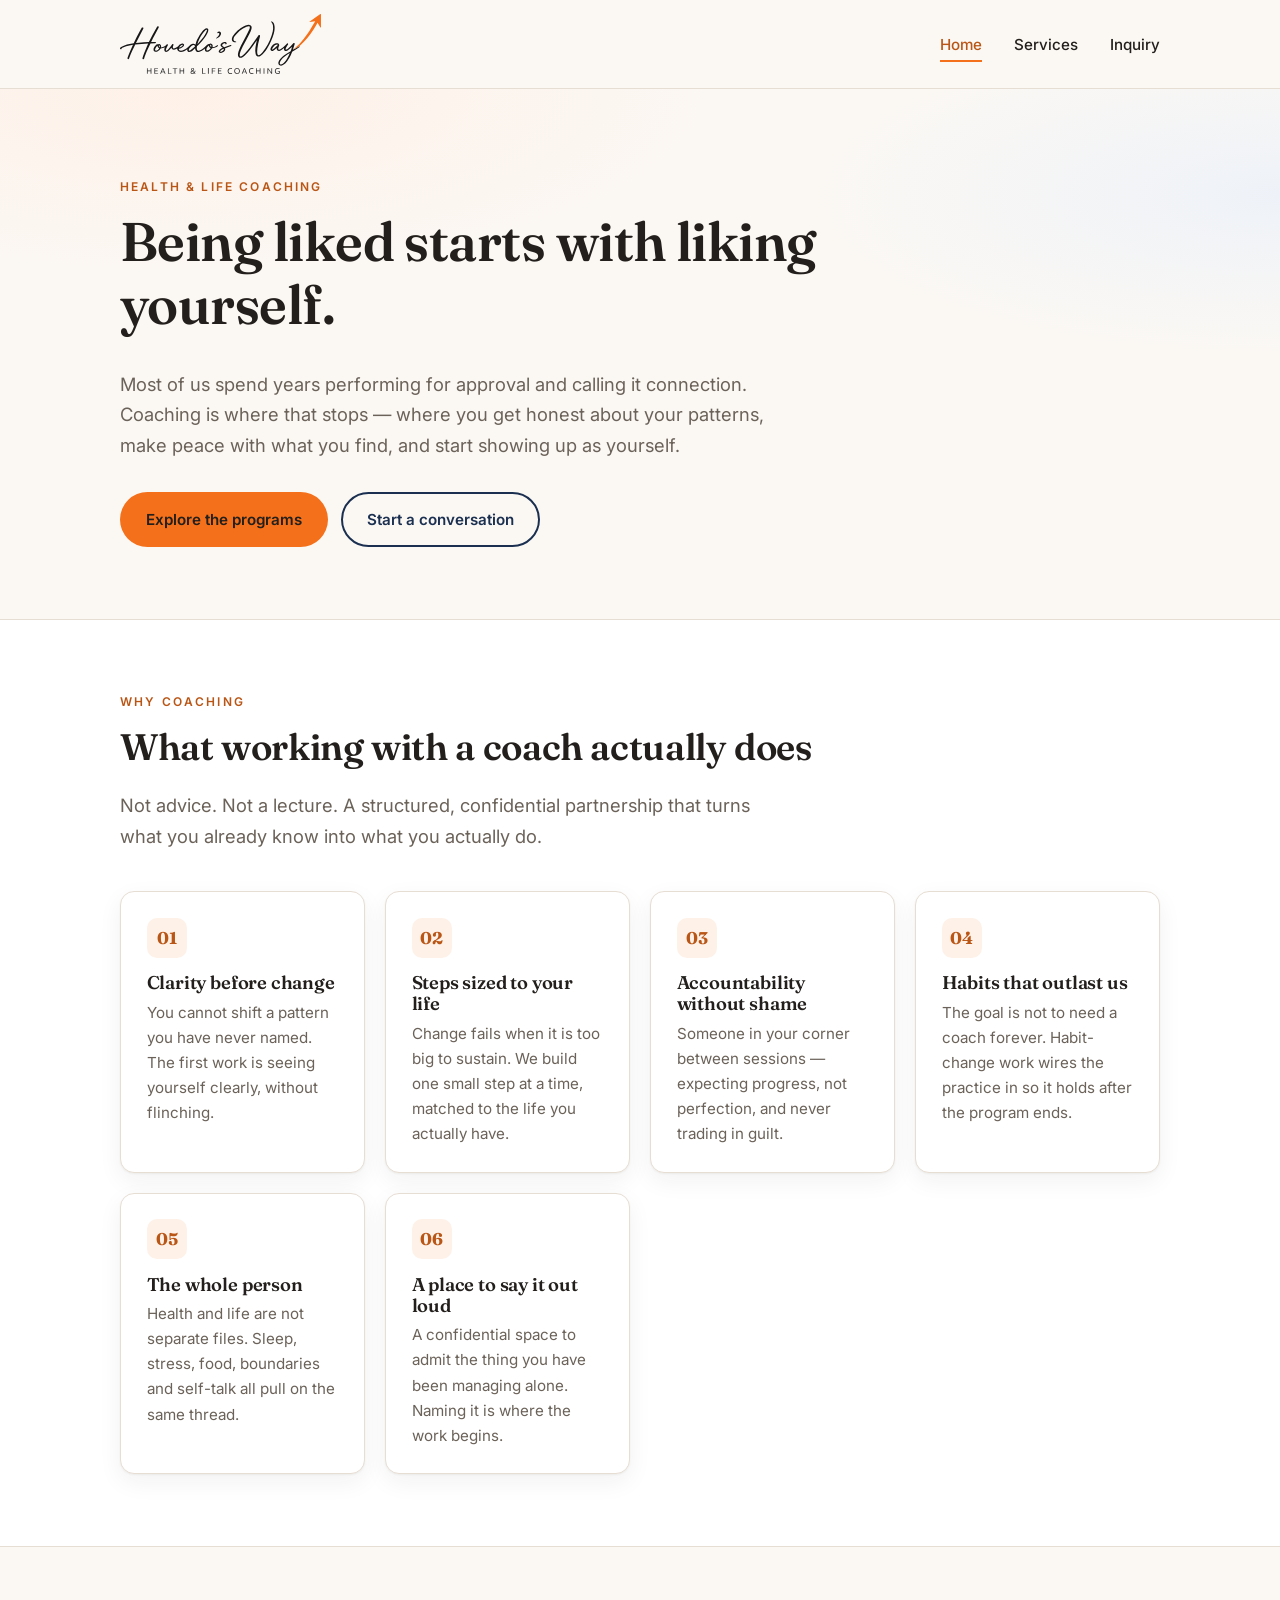
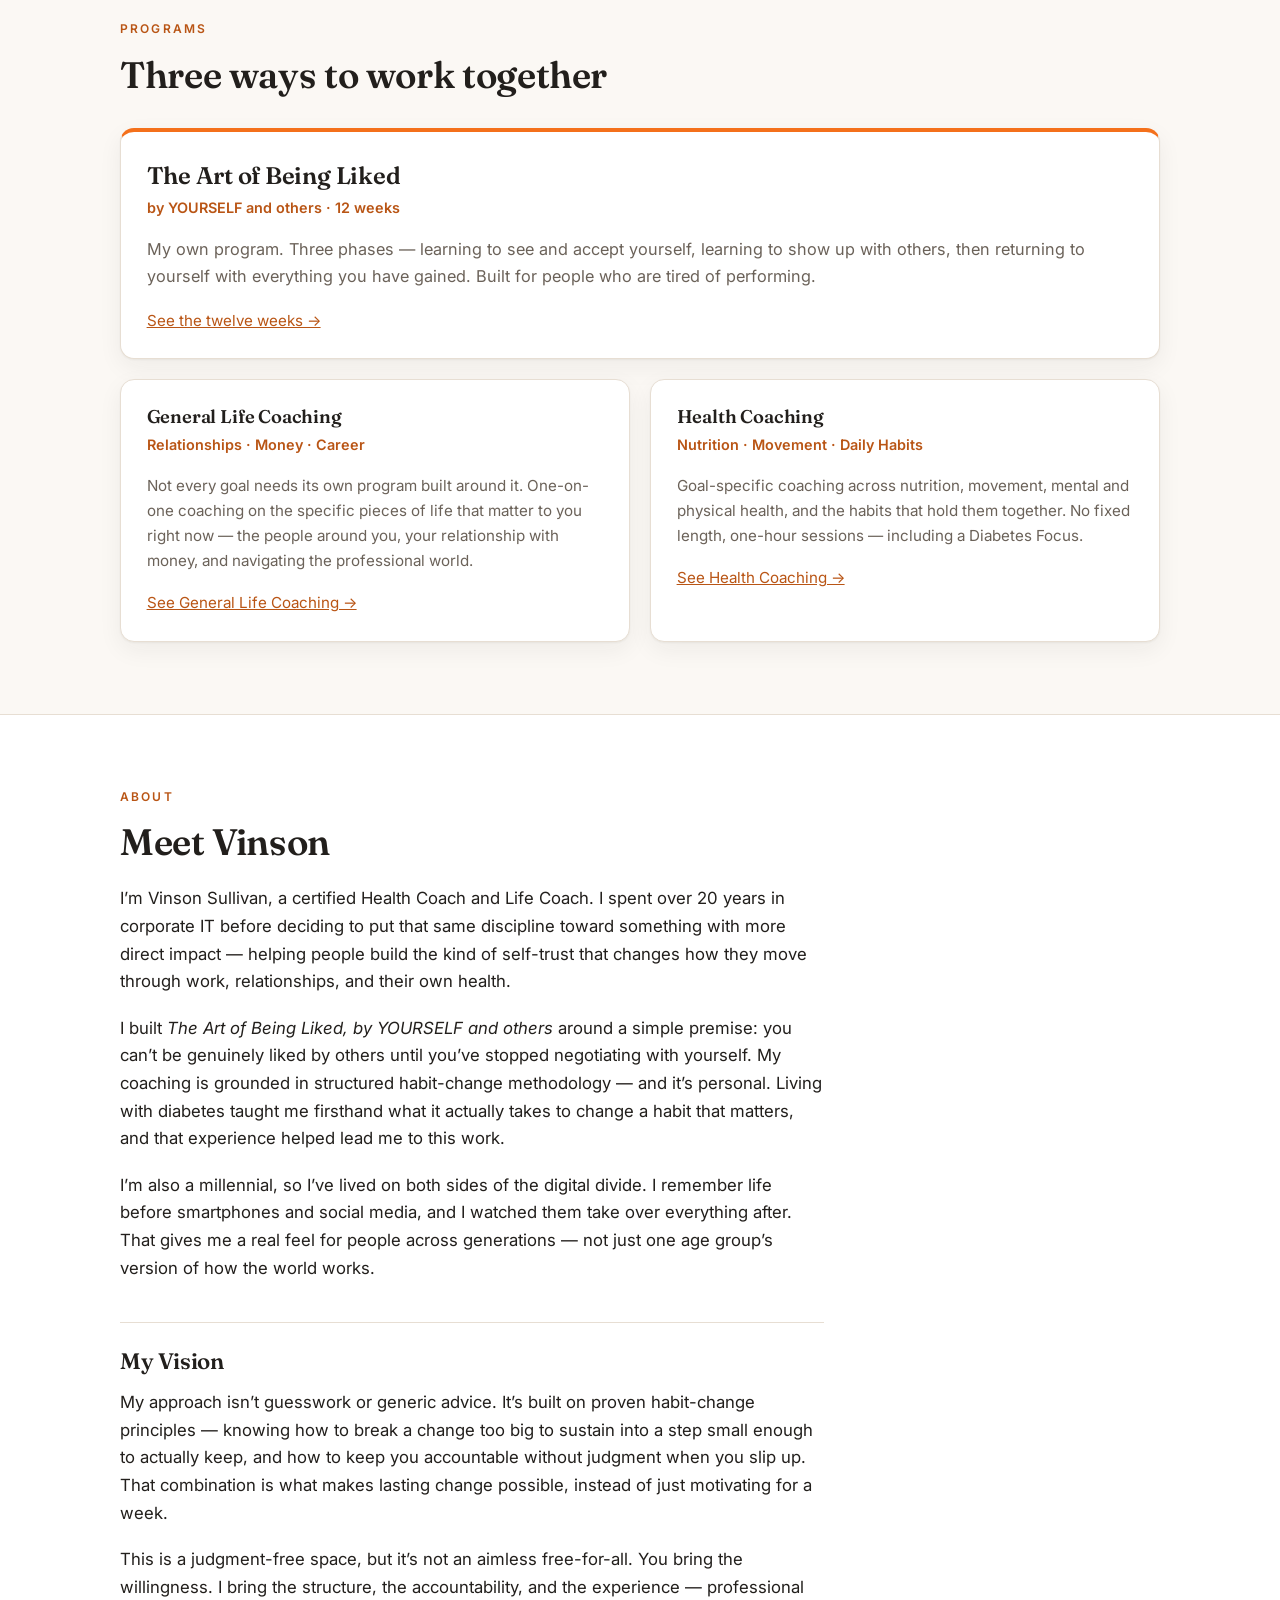
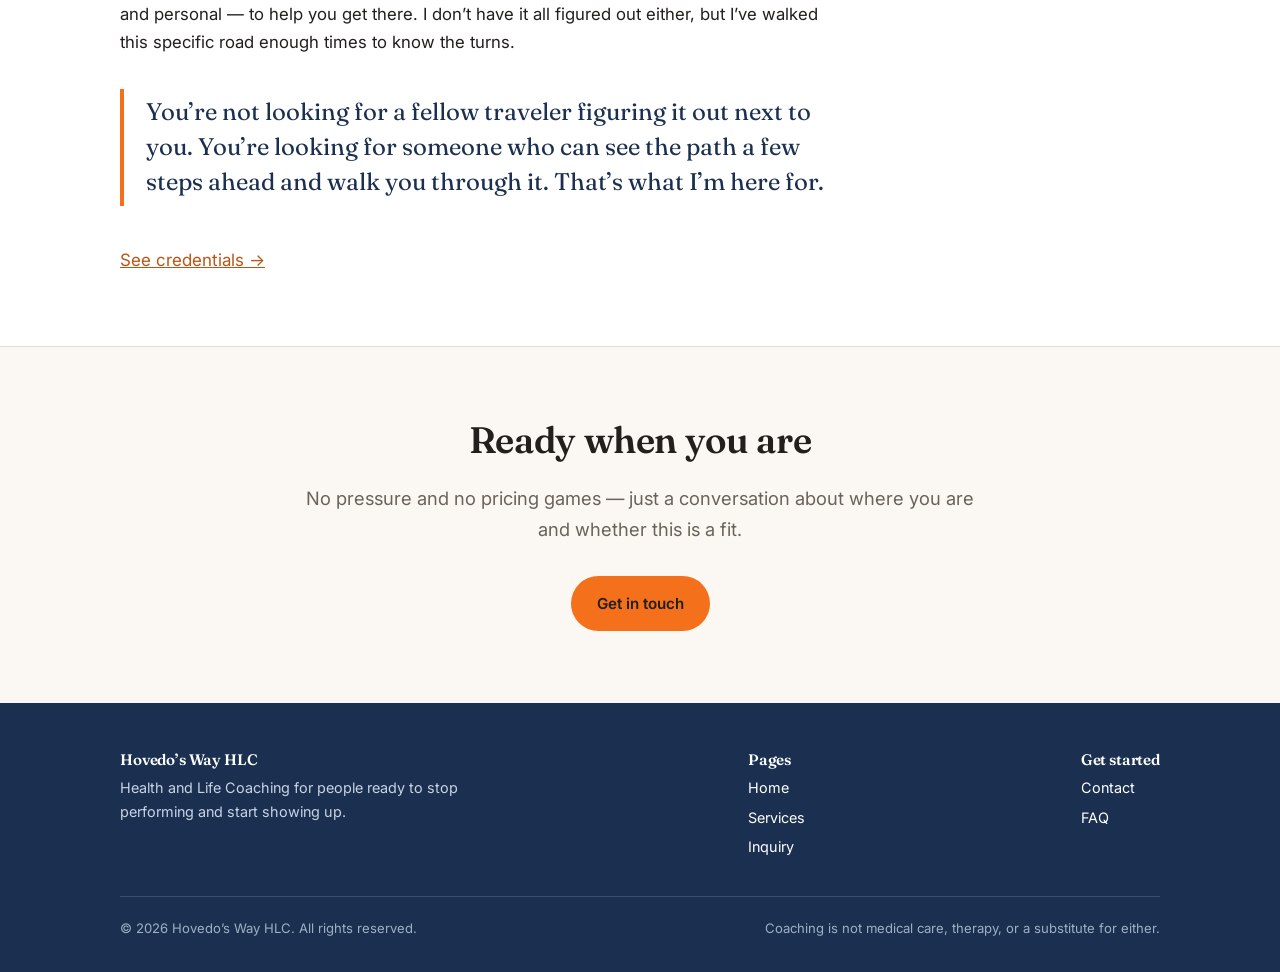
==== public/index.html @ 4a55cd41 "Move the site into public/ and add a project guide The repo root doubled as the web root: README.md " ====
<!DOCTYPE html>
<html lang="en">
<head>
  <meta charset="utf-8">
  <meta name="viewport" content="width=device-width, initial-scale=1">
  <title>Hovedo&rsquo;s Way &mdash; Health &amp; Life Coaching</title>
  <meta name="description" content="Health and Life Coaching with Vinson Sullivan. The Art of Being Liked, General Life Coaching, and Health Coaching with a Diabetes Focus.">
  <meta name="theme-color" content="#f4701b">
  <link rel="preconnect" href="https://fonts.googleapis.com">
  <link rel="preconnect" href="https://fonts.gstatic.com" crossorigin>
  <link href="https://fonts.googleapis.com/css2?family=Fraunces:opsz,wght@9..144,500;9..144,600;9..144,700&family=Inter:wght@400;500;600&display=swap" rel="stylesheet">
  <link rel="icon" type="image/png" href="assets/mark.png">
  <link rel="stylesheet" href="style.css">
</head>
<body>

  <header class="site-header">
    <div class="wrap">
      <a class="logo" href="index.html">
        <img src="assets/logo.svg" alt="Hovedo&rsquo;s Way Health &amp; Life Coaching">
      </a>
      <button class="nav-toggle" aria-expanded="false" aria-controls="site-nav">Menu</button>
      <nav class="site-nav" id="site-nav">
        <ul>
          <li><a href="index.html" aria-current="page">Home</a></li>
          <li><a href="services.html">Services</a></li>
          <li><a href="inquiry.html">Inquiry</a></li>
        </ul>
      </nav>
    </div>
  </header>

  <main>

    <section class="hero">
      <div class="wrap">
        <p class="eyebrow">Health &amp; Life Coaching</p>
        <h1>Being liked starts with liking yourself.</h1>
        <p class="lede">
          Most of us spend years performing for approval and calling it connection.
          Coaching is where that stops &mdash; where you get honest about your patterns,
          make peace with what you find, and start showing up as yourself.
        </p>
        <div class="btn-row">
          <a class="btn btn-primary" href="services.html">Explore the programs</a>
          <a class="btn btn-secondary" href="inquiry.html">Start a conversation</a>
        </div>
      </div>
    </section>

    <section class="alt">
      <div class="wrap">
        <p class="eyebrow">Why coaching</p>
        <h2>What working with a coach actually does</h2>
        <p class="lede" style="margin-bottom:2.5rem">
          Not advice. Not a lecture. A structured, confidential partnership that turns
          what you already know into what you actually do.
        </p>

        <div class="grid grid-3">
          <article class="card benefit">
            <div class="icon">01</div>
            <h3>Clarity before change</h3>
            <p>You cannot shift a pattern you have never named. The first work is seeing yourself clearly, without flinching.</p>
          </article>
          <article class="card benefit">
            <div class="icon">02</div>
            <h3>Steps sized to your life</h3>
            <p>Change fails when it is too big to sustain. We build one small step at a time, matched to the life you actually have.</p>
          </article>
          <article class="card benefit">
            <div class="icon">03</div>
            <h3>Accountability without shame</h3>
            <p>Someone in your corner between sessions &mdash; expecting progress, not perfection, and never trading in guilt.</p>
          </article>
          <article class="card benefit">
            <div class="icon">04</div>
            <h3>Habits that outlast us</h3>
            <p>The goal is not to need a coach forever. Habit-change work wires the practice in so it holds after the program ends.</p>
          </article>
          <article class="card benefit">
            <div class="icon">05</div>
            <h3>The whole person</h3>
            <p>Health and life are not separate files. Sleep, stress, food, boundaries and self-talk all pull on the same thread.</p>
          </article>
          <article class="card benefit">
            <div class="icon">06</div>
            <h3>A place to say it out loud</h3>
            <p>A confidential space to admit the thing you have been managing alone. Naming it is where the work begins.</p>
          </article>
        </div>
      </div>
    </section>

    <section>
      <div class="wrap">
        <p class="eyebrow">Programs</p>
        <h2>Three ways to work together</h2>

        <article class="card card-feature" style="margin-top:2rem">
          <h3>The Art of Being Liked</h3>
          <p style="color:var(--brand-deep);font-weight:600;font-size:.9rem">by YOURSELF and others &middot; 12 weeks</p>
          <p>
            My own program. Three phases &mdash; learning to see and accept yourself,
            learning to show up with others, then returning to yourself with everything
            you have gained. Built for people who are tired of performing.
          </p>
          <p><a href="services.html#art-of-being-liked">See the twelve weeks &rarr;</a></p>
        </article>

        <div class="grid grid-2" style="margin-top:1.25rem">
          <article class="card">
            <h3>General Life Coaching</h3>
            <p style="color:var(--brand-deep);font-weight:600;font-size:.9rem">Relationships &middot; Money &middot; Career</p>
            <p>
              Not every goal needs its own program built around it. One-on-one coaching on
              the specific pieces of life that matter to you right now &mdash; the people
              around you, your relationship with money, and navigating the professional
              world.
            </p>
            <p><a href="services.html#general-life-coaching">See General Life Coaching &rarr;</a></p>
          </article>

          <article class="card">
            <h3>Health Coaching</h3>
            <p style="color:var(--brand-deep);font-weight:600;font-size:.9rem">Nutrition &middot; Movement &middot; Daily Habits</p>
            <p>
              Goal-specific coaching across nutrition, movement, mental and physical
              health, and the habits that hold them together. No fixed length, one-hour
              sessions &mdash; including a Diabetes Focus.
            </p>
            <p><a href="services.html#health-coaching">See Health Coaching &rarr;</a></p>
          </article>
        </div>
      </div>
    </section>

    <section class="alt" id="about">
      <div class="wrap">
        <p class="eyebrow">About</p>
        <h2>Meet Vinson</h2>

        <div class="bio">
          <p>
            I&rsquo;m Vinson Sullivan, a certified Health Coach and Life Coach. I spent over
            20 years in corporate IT before deciding to put that same discipline toward
            something with more direct impact &mdash; helping people build the kind of
            self-trust that changes how they move through work, relationships, and their
            own health.
          </p>
          <p>
            I built <em>The Art of Being Liked, by YOURSELF and others</em> around a simple
            premise: you can&rsquo;t be genuinely liked by others until you&rsquo;ve stopped
            negotiating with yourself. My coaching is grounded in structured habit-change
            methodology &mdash; and it&rsquo;s personal. Living with diabetes taught me
            firsthand what it actually takes to change a habit that matters, and that
            experience helped lead me to this work.
          </p>
          <p>
            I&rsquo;m also a millennial, so I&rsquo;ve lived on both sides of the digital
            divide. I remember life before smartphones and social media, and I watched them
            take over everything after. That gives me a real feel for people across
            generations &mdash; not just one age group&rsquo;s version of how the world works.
          </p>
        </div>

        <h3 class="bio-heading">My Vision</h3>

        <div class="bio">
          <p>
            My approach isn&rsquo;t guesswork or generic advice. It&rsquo;s built on proven
            habit-change principles &mdash; knowing how to break a change too big to sustain
            into a step small enough to actually keep, and how to keep you accountable
            without judgment when you slip up. That combination is what makes lasting change
            possible, instead of just motivating for a week.
          </p>
          <p>
            This is a judgment-free space, but it&rsquo;s not an aimless free-for-all. You
            bring the willingness. I bring the structure, the accountability, and the
            experience &mdash; professional and personal &mdash; to help you get there. I
            don&rsquo;t have it all figured out either, but I&rsquo;ve walked this specific
            road enough times to know the turns.
          </p>
        </div>

        <blockquote class="pull" style="margin-top:2rem">
          You&rsquo;re not looking for a fellow traveler figuring it out next to you.
          You&rsquo;re looking for someone who can see the path a few steps ahead and walk
          you through it. That&rsquo;s what I&rsquo;m here for.
        </blockquote>

        <p><a href="services.html#credentials">See credentials &rarr;</a></p>
      </div>
    </section>

    <section>
      <div class="wrap" style="text-align:center">
        <h2>Ready when you are</h2>
        <p class="lede" style="margin:0 auto 2rem">
          No pressure and no pricing games &mdash; just a conversation about where you are
          and whether this is a fit.
        </p>
        <div class="btn-row" style="justify-content:center">
          <a class="btn btn-primary" href="inquiry.html">Get in touch</a>
        </div>
      </div>
    </section>

  </main>

  <footer class="site-footer">
    <div class="wrap">
      <div class="cols">
        <div>
          <h4>Hovedo&rsquo;s Way HLC</h4>
          <p style="max-width:22rem">Health and Life Coaching for people ready to stop performing and start showing up.</p>
        </div>
        <div>
          <h4>Pages</h4>
          <ul>
            <li><a href="index.html">Home</a></li>
            <li><a href="services.html">Services</a></li>
            <li><a href="inquiry.html">Inquiry</a></li>
          </ul>
        </div>
        <div>
          <h4>Get started</h4>
          <ul>
            <li><a href="inquiry.html">Contact</a></li>
            <li><a href="inquiry.html#faq">FAQ</a></li>
          </ul>
        </div>
      </div>
      <div class="legal">
        <span>&copy; <span id="year"></span> Hovedo&rsquo;s Way HLC. All rights reserved.</span>
        <span>Coaching is not medical care, therapy, or a substitute for either.</span>
      </div>
    </div>
  </footer>

  <script src="script.js"></script>
</body>
</html>
---- public/style.css ----
/* ==========================================================================
   Hovedo's Way HLC - design system
   Brand orange #f4701b - vivid Goku-gi orange, same hue family as the
   original Illustrator #cd5d17 but far more saturated.
   Fonts are a PROPOSAL (Fraunces + Inter) - easy to swap.
   ========================================================================== */

:root {
  --brand: #f4701b;          /* identity: logo arrow, rules, borders */
  --brand-deep: #b95515;     /* links + eyebrows, 4.5:1 on page bg */
  --brand-hover: #e26410;    /* button hover, one notch deeper */
  --brand-solid: #be5715;    /* reserved: brand hue deep enough for white text */
  --brand-tint: #fef1e8;

  --navy: #1b3050;
  --navy-soft: #2f4a70;
  --navy-tint: #eef2f8;

  --bg: #fbf8f4;
  --surface: #ffffff;
  --ink: #221f1c;
  --muted: #6b6259;
  --rule: #e7ded3;

  --wrap: 68rem;
  --radius: 14px;
  --shadow: 0 1px 2px rgba(34, 31, 28, .05), 0 8px 24px rgba(34, 31, 28, .06);

  --font-display: "Fraunces", Georgia, "Times New Roman", serif;
  --font-body: "Inter", system-ui, -apple-system, "Segoe UI", sans-serif;
}

* { box-sizing: border-box; }

html { scroll-behavior: smooth; }

body {
  margin: 0;
  background: var(--bg);
  color: var(--ink);
  font-family: var(--font-body);
  font-size: 17px;
  line-height: 1.65;
  -webkit-font-smoothing: antialiased;
}

h1, h2, h3, h4 {
  font-family: var(--font-display);
  font-weight: 600;
  line-height: 1.15;
  margin: 0 0 .6em;
  letter-spacing: -0.01em;
}

h1 { font-size: clamp(2.1rem, 5vw, 3.4rem); }
h2 { font-size: clamp(1.6rem, 3.4vw, 2.3rem); }
h3 { font-size: 1.15rem; }

p { margin: 0 0 1.1em; }
p:last-child { margin-bottom: 0; }

a { color: var(--brand-deep); }
a:hover { color: var(--brand); }

.wrap {
  width: 100%;
  max-width: var(--wrap);
  margin: 0 auto;
  padding: 0 1.5rem;
}

.lede {
  font-size: 1.15rem;
  color: var(--muted);
  max-width: 42rem;
}

.eyebrow {
  font-size: .75rem;
  font-weight: 600;
  letter-spacing: .18em;
  text-transform: uppercase;
  color: var(--brand-deep);
  margin: 0 0 .9rem;
}

/* --- Header / nav ---------------------------------------------------- */

.site-header {
  position: sticky;
  top: 0;
  z-index: 50;
  background: rgba(251, 248, 244, .92);
  backdrop-filter: blur(8px);
  border-bottom: 1px solid var(--rule);
}

.site-header .wrap {
  display: flex;
  align-items: center;
  justify-content: space-between;
  gap: 1rem;
  min-height: 88px;
  position: relative;
}

.logo img {
  display: block;
  height: clamp(48px, 5.2vw, 60px);
  width: auto;
}

.nav-toggle {
  display: none;
  background: none;
  border: 1px solid var(--rule);
  border-radius: 8px;
  padding: .5rem .7rem;
  font: inherit;
  font-size: .9rem;
  cursor: pointer;
  color: var(--ink);
}

.site-nav ul {
  display: flex;
  gap: 2rem;
  list-style: none;
  margin: 0;
  padding: 0;
}

.site-nav a {
  color: var(--ink);
  text-decoration: none;
  font-size: .95rem;
  font-weight: 500;
  padding: .35rem 0;
  border-bottom: 2px solid transparent;
}

.site-nav a:hover { color: var(--brand-deep); }
.site-nav a[aria-current="page"] {
  color: var(--brand-deep);
  border-bottom-color: var(--brand);
}

@media (max-width: 720px) {
  .nav-toggle { display: block; }
  .site-nav {
    display: none;
    position: absolute;
    top: 100%;
    left: 0;
    right: 0;
    background: var(--surface);
    border-bottom: 1px solid var(--rule);
    box-shadow: var(--shadow);
  }
  .site-nav.open { display: block; }
  .site-nav ul { flex-direction: column; gap: 0; padding: .5rem 1.5rem 1rem; }
  .site-nav li { border-top: 1px solid var(--rule); }
  .site-nav li:first-child { border-top: none; }
  .site-nav a { display: block; padding: .85rem 0; border-bottom: none; }
}

/* --- Sections -------------------------------------------------------- */

section { padding: 4.5rem 0; }
section.tight { padding: 3rem 0; }
section.alt { background: var(--surface); border-block: 1px solid var(--rule); }

.hero {
  padding: 5.5rem 0 4.5rem;
  background:
    radial-gradient(ellipse 70% 60% at 15% 0%, var(--brand-tint) 0%, transparent 65%),
    radial-gradient(ellipse 60% 50% at 100% 20%, var(--navy-tint) 0%, transparent 60%);
}

.hero h1 { max-width: 20ch; }
.hero .lede { margin-bottom: 2rem; }

/* --- Buttons --------------------------------------------------------- */

.btn {
  display: inline-block;
  padding: .8rem 1.5rem;
  border-radius: 999px;
  font-weight: 600;
  font-size: .95rem;
  text-decoration: none;
  border: 2px solid transparent;
  cursor: pointer;
  transition: background-color .15s, color .15s, border-color .15s;
}

/* Dark ink on the full-strength brand orange reads at 5.6:1 - better than
   white on a deepened orange (4.6:1), and it keeps the colour vivid. */
.btn-primary { background: var(--brand); color: var(--ink); }
.btn-primary:hover { background: var(--brand-hover); color: var(--ink); }

.btn-secondary { border-color: var(--navy); color: var(--navy); background: transparent; }
.btn-secondary:hover { background: var(--navy); color: #fff; }

.btn-row { display: flex; flex-wrap: wrap; gap: .8rem; }

/* --- Cards / grids --------------------------------------------------- */

.grid { display: grid; gap: 1.25rem; }
.grid-2 { grid-template-columns: repeat(auto-fit, minmax(19rem, 1fr)); }
.grid-3 { grid-template-columns: repeat(auto-fit, minmax(15rem, 1fr)); }

.card {
  background: var(--surface);
  border: 1px solid var(--rule);
  border-radius: var(--radius);
  padding: 1.6rem;
  box-shadow: var(--shadow);
}

.card h3 { margin-bottom: .4rem; }
.card p { color: var(--muted); font-size: .95rem; }

/* The flagship programme: same card, given rank by a brand rule and a
   larger heading, so it leads without shouting. */
.card-feature {
  border-top: 4px solid var(--brand);
  padding-top: 1.9rem;
}

.card-feature h3 { font-size: 1.5rem; }
.card-feature > p:nth-of-type(2) { font-size: 1.02rem; }

.benefit .icon {
  width: 40px; height: 40px;
  display: grid; place-items: center;
  border-radius: 10px;
  background: var(--brand-tint);
  color: var(--brand-deep);
  font-family: var(--font-display);
  font-weight: 700;
  margin-bottom: .9rem;
}

/* --- Program phases -------------------------------------------------- */

.phase { margin-bottom: 3rem; }

.phase-head {
  border-left: 4px solid var(--brand);
  padding-left: 1.1rem;
  margin-bottom: 1.5rem;
}

.phase-head h3 {
  font-size: 1.5rem;
  margin-bottom: .25rem;
}

.phase-head .weeks {
  font-size: .8rem;
  letter-spacing: .12em;
  text-transform: uppercase;
  color: var(--brand-deep);
  font-weight: 600;
}

.week {
  background: var(--surface);
  border: 1px solid var(--rule);
  border-radius: var(--radius);
  padding: 1.3rem 1.4rem;
}

.week .num {
  font-family: var(--font-display);
  font-size: .8rem;
  font-weight: 700;
  letter-spacing: .1em;
  text-transform: uppercase;
  color: var(--brand);
  display: block;
  margin-bottom: .3rem;
}

.week h4 { font-size: 1.05rem; margin-bottom: .45rem; }
.week p { font-size: .92rem; color: var(--muted); margin: 0; }

/* --- Bio -------------------------------------------------------------
   Single column for now. When a headshot arrives, .bio-layout can wrap
   this in a two-column grid without touching the copy. */

.bio {
  max-width: 44rem;
}

.bio p {
  font-size: 1.05rem;
}

.bio-heading {
  font-size: 1.4rem;
  margin: 2.5rem 0 .9rem;
  padding-top: 1.6rem;
  border-top: 1px solid var(--rule);
  max-width: 44rem;
}

/* --- Specialty callout (a focus nested inside an offering) ----------- */

.specialty {
  margin-top: 2.5rem;
  padding: 1.8rem 2rem;
  background: var(--brand-tint);
  border: 1px solid #fcd4bb;
  border-left: 5px solid var(--brand);
  border-radius: var(--radius);
}

.specialty h3 {
  font-size: 1.35rem;
  margin-bottom: .5rem;
}

.specialty p {
  margin: 0;
  color: #5d2b0a;
  max-width: 46rem;
}

/* --- Pull quote ------------------------------------------------------ */

.pull {
  border-left: 4px solid var(--brand);
  padding: .4rem 0 .4rem 1.4rem;
  margin: 0 0 2.5rem;
  font-family: var(--font-display);
  font-size: clamp(1.15rem, 2.4vw, 1.5rem);
  line-height: 1.45;
  color: var(--navy);
  max-width: 46rem;
}

/* --- Credentials ----------------------------------------------------- */

.cert {
  display: flex;
  align-items: center;
  gap: 1rem;
  background: var(--surface);
  border: 1px solid var(--rule);
  border-radius: var(--radius);
  padding: 1.2rem 1.4rem;
  text-decoration: none;
  color: inherit;
  box-shadow: var(--shadow);
}

.cert:hover { border-color: var(--brand); }
.cert .seal {
  flex: none;
  width: 46px; height: 46px;
  display: grid; place-items: center;
  border-radius: 50%;
  background: var(--brand-tint);
  color: var(--brand-deep);
  font-size: 1.2rem;
}
.cert strong { display: block; font-size: 1rem; }
.cert span { font-size: .85rem; color: var(--muted); }

/* --- FAQ ------------------------------------------------------------- */

.faq details {
  background: var(--surface);
  border: 1px solid var(--rule);
  border-radius: var(--radius);
  padding: 1.05rem 1.3rem;
  margin-bottom: .7rem;
}

.faq summary {
  cursor: pointer;
  font-weight: 600;
  font-size: 1rem;
  list-style: none;
  display: flex;
  justify-content: space-between;
  gap: 1rem;
  align-items: center;
}

.faq summary::-webkit-details-marker { display: none; }
.faq summary::after {
  content: "+";
  color: var(--brand);
  font-size: 1.4rem;
  line-height: 1;
  flex: none;
}
.faq details[open] summary::after { content: "\2212"; }
.faq details[open] summary { margin-bottom: .7rem; }
.faq details p { color: var(--muted); font-size: .95rem; }

/* --- Form ------------------------------------------------------------ */

.form-field { margin-bottom: 1.1rem; }
.form-field label {
  display: block;
  font-size: .9rem;
  font-weight: 600;
  margin-bottom: .35rem;
}
.form-field input,
.form-field select,
.form-field textarea {
  width: 100%;
  padding: .7rem .85rem;
  font: inherit;
  font-size: .95rem;
  color: var(--ink);
  background: var(--surface);
  border: 1px solid var(--rule);
  border-radius: 10px;
}
.form-field input:focus,
.form-field select:focus,
.form-field textarea:focus {
  outline: 2px solid var(--brand);
  outline-offset: 1px;
  border-color: var(--brand);
}
.form-note {
  font-size: .85rem;
  color: var(--muted);
  background: var(--navy-tint);
  border-radius: 10px;
  padding: .8rem 1rem;
  margin-bottom: 1.2rem;
}

/* Honeypot: off-screen for people, irresistible to bots. */
.hp {
  position: absolute !important;
  width: 1px;
  height: 1px;
  padding: 0;
  margin: -1px;
  overflow: hidden;
  clip: rect(0 0 0 0);
  white-space: nowrap;
  border: 0;
}

.form-status {
  margin: 1rem 0 0;
  font-size: .92rem;
  min-height: 1.2em;
}
.form-status:empty { margin: 0; }
.form-status.is-error { color: #a3341f; font-weight: 500; }
.form-status.is-success {
  color: #1d6b3f;
  font-weight: 600;
  background: #e8f5ec;
  border-radius: 10px;
  padding: .8rem 1rem;
}

/* --- Draft callout (remove before launch) ---------------------------- */

.todo {
  border: 1px dashed var(--brand);
  background: var(--brand-tint);
  border-radius: var(--radius);
  padding: 1.1rem 1.3rem;
  font-size: .9rem;
  color: var(--brand-deep);
}
/* Only the leading label is a block; inline emphasis inside stays inline. */
.todo > strong:first-child { display: block; margin-bottom: .3rem; letter-spacing: .04em; }
.todo code {
  background: rgba(144, 76, 8, .1);
  padding: .1em .35em;
  border-radius: 4px;
  font-size: .92em;
}

/* --- Footer ---------------------------------------------------------- */

.site-footer {
  background: var(--navy);
  color: #c8d3e4;
  padding: 3rem 0 2rem;
  font-size: .9rem;
}
.site-footer a { color: #fff; text-decoration: none; }
.site-footer a:hover { text-decoration: underline; }
.site-footer .cols {
  display: flex;
  flex-wrap: wrap;
  gap: 2rem;
  justify-content: space-between;
  margin-bottom: 2rem;
}
.site-footer h4 { color: #fff; font-size: .95rem; margin-bottom: .5rem; }
.site-footer ul { list-style: none; margin: 0; padding: 0; }
.site-footer li { margin-bottom: .35rem; }
.site-footer .legal {
  border-top: 1px solid rgba(255, 255, 255, .15);
  padding-top: 1.3rem;
  display: flex;
  flex-wrap: wrap;
  gap: .5rem 1.5rem;
  justify-content: space-between;
  font-size: .82rem;
  color: #9fb0c6;
}

@media (prefers-reduced-motion: reduce) {
  html { scroll-behavior: auto; }
  * { transition: none !important; }
}
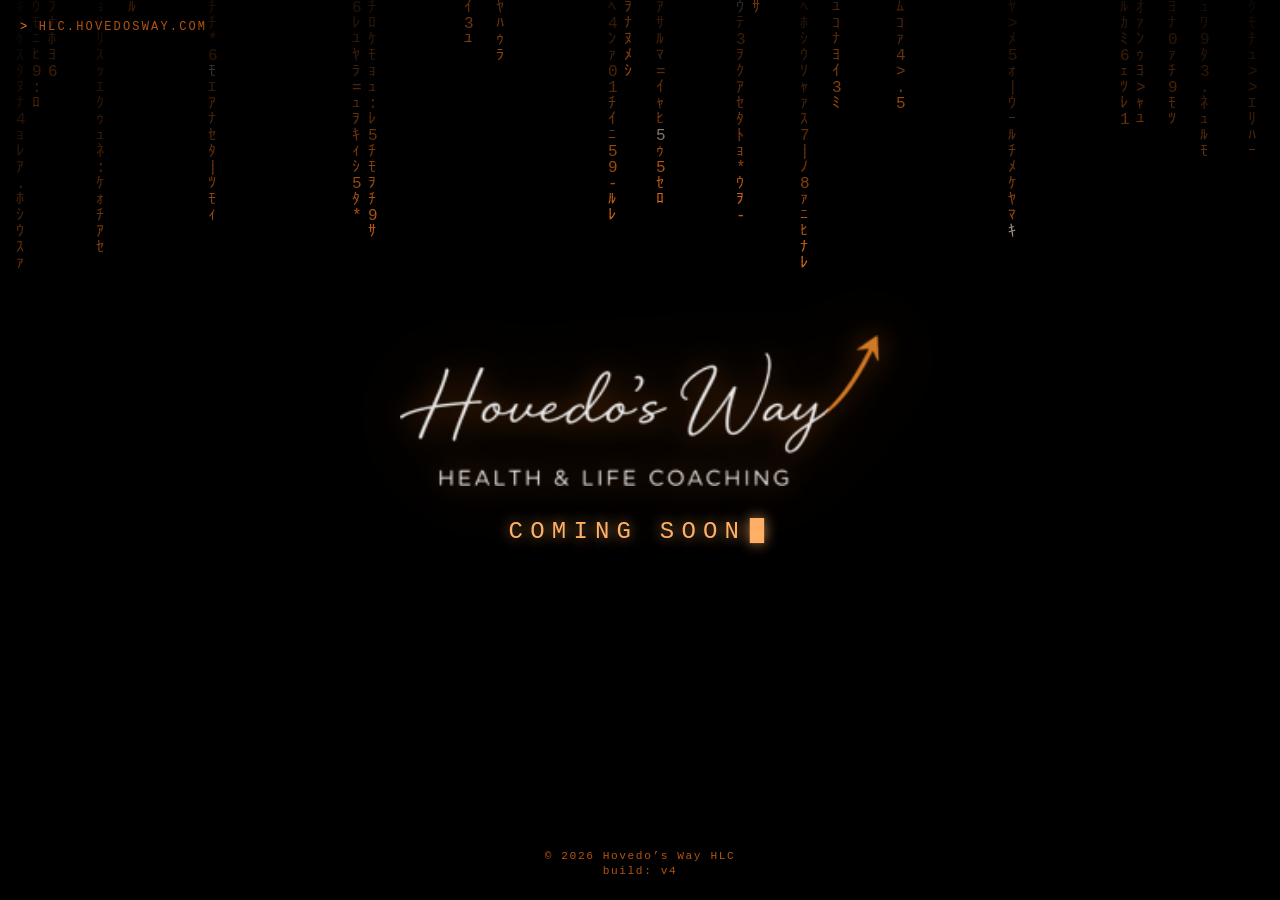
==== commit 72b7c9ad: "Move the splash page into public/ to match draft Keeps main deployable once the Cloudflare build out" ====
--- a/public/index.html
+++ b/public/index.html
@@ -3,240 +3,34 @@
 <head>
   <meta charset="utf-8">
   <meta name="viewport" content="width=device-width, initial-scale=1">
-  <title>Hovedo&rsquo;s Way &mdash; Health &amp; Life Coaching</title>
-  <meta name="description" content="Health and Life Coaching with Vinson Sullivan. The Art of Being Liked, General Life Coaching, and Health Coaching with a Diabetes Focus.">
-  <meta name="theme-color" content="#f4701b">
-  <link rel="preconnect" href="https://fonts.googleapis.com">
-  <link rel="preconnect" href="https://fonts.gstatic.com" crossorigin>
-  <link href="https://fonts.googleapis.com/css2?family=Fraunces:opsz,wght@9..144,500;9..144,600;9..144,700&family=Inter:wght@400;500;600&display=swap" rel="stylesheet">
+  <title>Hovedo&rsquo;s Way HLC &mdash; Coming Soon</title>
+  <meta name="description" content="Hovedo's Way Health and Life Coaching. Coming soon.">
+  <meta name="theme-color" content="#000000">
   <link rel="icon" type="image/png" href="assets/mark.png">
   <link rel="stylesheet" href="style.css">
 </head>
 <body>
+  <canvas id="rain" aria-hidden="true"></canvas>
+  <div class="scanlines" aria-hidden="true"></div>
+  <div class="vignette" aria-hidden="true"></div>
 
-  <header class="site-header">
-    <div class="wrap">
-      <a class="logo" href="index.html">
-        <img src="assets/logo.svg" alt="Hovedo&rsquo;s Way Health &amp; Life Coaching">
-      </a>
-      <button class="nav-toggle" aria-expanded="false" aria-controls="site-nav">Menu</button>
-      <nav class="site-nav" id="site-nav">
-        <ul>
-          <li><a href="index.html" aria-current="page">Home</a></li>
-          <li><a href="services.html">Services</a></li>
-          <li><a href="inquiry.html">Inquiry</a></li>
-        </ul>
-      </nav>
-    </div>
-  </header>
+  <div class="shell">
+    <header>
+      <p class="prompt">hlc.hovedosway.com</p>
+    </header>
 
-  <main>
+    <main>
+      <h1 class="brandmark">
+        <img src="assets/logo-light.png" alt="Hovedo&rsquo;s Way &mdash; Health &amp; Life Coaching">
+      </h1>
+      <p class="soon">Coming Soon<span class="cursor" aria-hidden="true">&#9608;</span></p>
+    </main>
 
-    <section class="hero">
-      <div class="wrap">
-        <p class="eyebrow">Health &amp; Life Coaching</p>
-        <h1>Being liked starts with liking yourself.</h1>
-        <p class="lede">
-          Most of us spend years performing for approval and calling it connection.
-          Coaching is where that stops &mdash; where you get honest about your patterns,
-          make peace with what you find, and start showing up as yourself.
-        </p>
-        <div class="btn-row">
-          <a class="btn btn-primary" href="services.html">Explore the programs</a>
-          <a class="btn btn-secondary" href="inquiry.html">Start a conversation</a>
-        </div>
-      </div>
-    </section>
-
-    <section class="alt">
-      <div class="wrap">
-        <p class="eyebrow">Why coaching</p>
-        <h2>What working with a coach actually does</h2>
-        <p class="lede" style="margin-bottom:2.5rem">
-          Not advice. Not a lecture. A structured, confidential partnership that turns
-          what you already know into what you actually do.
-        </p>
-
-        <div class="grid grid-3">
-          <article class="card benefit">
-            <div class="icon">01</div>
-            <h3>Clarity before change</h3>
-            <p>You cannot shift a pattern you have never named. The first work is seeing yourself clearly, without flinching.</p>
-          </article>
-          <article class="card benefit">
-            <div class="icon">02</div>
-            <h3>Steps sized to your life</h3>
-            <p>Change fails when it is too big to sustain. We build one small step at a time, matched to the life you actually have.</p>
-          </article>
-          <article class="card benefit">
-            <div class="icon">03</div>
-            <h3>Accountability without shame</h3>
-            <p>Someone in your corner between sessions &mdash; expecting progress, not perfection, and never trading in guilt.</p>
-          </article>
-          <article class="card benefit">
-            <div class="icon">04</div>
-            <h3>Habits that outlast us</h3>
-            <p>The goal is not to need a coach forever. Habit-change work wires the practice in so it holds after the program ends.</p>
-          </article>
-          <article class="card benefit">
-            <div class="icon">05</div>
-            <h3>The whole person</h3>
-            <p>Health and life are not separate files. Sleep, stress, food, boundaries and self-talk all pull on the same thread.</p>
-          </article>
-          <article class="card benefit">
-            <div class="icon">06</div>
-            <h3>A place to say it out loud</h3>
-            <p>A confidential space to admit the thing you have been managing alone. Naming it is where the work begins.</p>
-          </article>
-        </div>
-      </div>
-    </section>
-
-    <section>
-      <div class="wrap">
-        <p class="eyebrow">Programs</p>
-        <h2>Three ways to work together</h2>
-
-        <article class="card card-feature" style="margin-top:2rem">
-          <h3>The Art of Being Liked</h3>
-          <p style="color:var(--brand-deep);font-weight:600;font-size:.9rem">by YOURSELF and others &middot; 12 weeks</p>
-          <p>
-            My own program. Three phases &mdash; learning to see and accept yourself,
-            learning to show up with others, then returning to yourself with everything
-            you have gained. Built for people who are tired of performing.
-          </p>
-          <p><a href="services.html#art-of-being-liked">See the twelve weeks &rarr;</a></p>
-        </article>
-
-        <div class="grid grid-2" style="margin-top:1.25rem">
-          <article class="card">
-            <h3>General Life Coaching</h3>
-            <p style="color:var(--brand-deep);font-weight:600;font-size:.9rem">Relationships &middot; Money &middot; Career</p>
-            <p>
-              Not every goal needs its own program built around it. One-on-one coaching on
-              the specific pieces of life that matter to you right now &mdash; the people
-              around you, your relationship with money, and navigating the professional
-              world.
-            </p>
-            <p><a href="services.html#general-life-coaching">See General Life Coaching &rarr;</a></p>
-          </article>
-
-          <article class="card">
-            <h3>Health Coaching</h3>
-            <p style="color:var(--brand-deep);font-weight:600;font-size:.9rem">Nutrition &middot; Movement &middot; Daily Habits</p>
-            <p>
-              Goal-specific coaching across nutrition, movement, mental and physical
-              health, and the habits that hold them together. No fixed length, one-hour
-              sessions &mdash; including a Diabetes Focus.
-            </p>
-            <p><a href="services.html#health-coaching">See Health Coaching &rarr;</a></p>
-          </article>
-        </div>
-      </div>
-    </section>
-
-    <section class="alt" id="about">
-      <div class="wrap">
-        <p class="eyebrow">About</p>
-        <h2>Meet Vinson</h2>
-
-        <div class="bio">
-          <p>
-            I&rsquo;m Vinson Sullivan, a certified Health Coach and Life Coach. I spent over
-            20 years in corporate IT before deciding to put that same discipline toward
-            something with more direct impact &mdash; helping people build the kind of
-            self-trust that changes how they move through work, relationships, and their
-            own health.
-          </p>
-          <p>
-            I built <em>The Art of Being Liked, by YOURSELF and others</em> around a simple
-            premise: you can&rsquo;t be genuinely liked by others until you&rsquo;ve stopped
-            negotiating with yourself. My coaching is grounded in structured habit-change
-            methodology &mdash; and it&rsquo;s personal. Living with diabetes taught me
-            firsthand what it actually takes to change a habit that matters, and that
-            experience helped lead me to this work.
-          </p>
-          <p>
-            I&rsquo;m also a millennial, so I&rsquo;ve lived on both sides of the digital
-            divide. I remember life before smartphones and social media, and I watched them
-            take over everything after. That gives me a real feel for people across
-            generations &mdash; not just one age group&rsquo;s version of how the world works.
-          </p>
-        </div>
-
-        <h3 class="bio-heading">My Vision</h3>
-
-        <div class="bio">
-          <p>
-            My approach isn&rsquo;t guesswork or generic advice. It&rsquo;s built on proven
-            habit-change principles &mdash; knowing how to break a change too big to sustain
-            into a step small enough to actually keep, and how to keep you accountable
-            without judgment when you slip up. That combination is what makes lasting change
-            possible, instead of just motivating for a week.
-          </p>
-          <p>
-            This is a judgment-free space, but it&rsquo;s not an aimless free-for-all. You
-            bring the willingness. I bring the structure, the accountability, and the
-            experience &mdash; professional and personal &mdash; to help you get there. I
-            don&rsquo;t have it all figured out either, but I&rsquo;ve walked this specific
-            road enough times to know the turns.
-          </p>
-        </div>
-
-        <blockquote class="pull" style="margin-top:2rem">
-          You&rsquo;re not looking for a fellow traveler figuring it out next to you.
-          You&rsquo;re looking for someone who can see the path a few steps ahead and walk
-          you through it. That&rsquo;s what I&rsquo;m here for.
-        </blockquote>
-
-        <p><a href="services.html#credentials">See credentials &rarr;</a></p>
-      </div>
-    </section>
-
-    <section>
-      <div class="wrap" style="text-align:center">
-        <h2>Ready when you are</h2>
-        <p class="lede" style="margin:0 auto 2rem">
-          No pressure and no pricing games &mdash; just a conversation about where you are
-          and whether this is a fit.
-        </p>
-        <div class="btn-row" style="justify-content:center">
-          <a class="btn btn-primary" href="inquiry.html">Get in touch</a>
-        </div>
-      </div>
-    </section>
-
-  </main>
-
-  <footer class="site-footer">
-    <div class="wrap">
-      <div class="cols">
-        <div>
-          <h4>Hovedo&rsquo;s Way HLC</h4>
-          <p style="max-width:22rem">Health and Life Coaching for people ready to stop performing and start showing up.</p>
-        </div>
-        <div>
-          <h4>Pages</h4>
-          <ul>
-            <li><a href="index.html">Home</a></li>
-            <li><a href="services.html">Services</a></li>
-            <li><a href="inquiry.html">Inquiry</a></li>
-          </ul>
-        </div>
-        <div>
-          <h4>Get started</h4>
-          <ul>
-            <li><a href="inquiry.html">Contact</a></li>
-            <li><a href="inquiry.html#faq">FAQ</a></li>
-          </ul>
-        </div>
-      </div>
-      <div class="legal">
-        <span>&copy; <span id="year"></span> Hovedo&rsquo;s Way HLC. All rights reserved.</span>
-        <span>Coaching is not medical care, therapy, or a substitute for either.</span>
-      </div>
-    </div>
-  </footer>
+    <footer>
+      <p>&copy; <span id="year"></span> Hovedo&rsquo;s Way HLC</p>
+      <p class="build">build: v4</p>
+    </footer>
+  </div>
 
   <script src="script.js"></script>
 </body>
--- a/public/style.css
+++ b/public/style.css
@@ -1,523 +1,141 @@
-/* ==========================================================================
-   Hovedo's Way HLC - design system
-   Brand orange #f4701b - vivid Goku-gi orange, same hue family as the
-   original Illustrator #cd5d17 but far more saturated.
-   Fonts are a PROPOSAL (Fraunces + Inter) - easy to swap.
-   ========================================================================== */
-
 :root {
-  --brand: #f4701b;          /* identity: logo arrow, rules, borders */
-  --brand-deep: #b95515;     /* links + eyebrows, 4.5:1 on page bg */
-  --brand-hover: #e26410;    /* button hover, one notch deeper */
-  --brand-solid: #be5715;    /* reserved: brand hue deep enough for white text */
-  --brand-tint: #fef1e8;
-
-  --navy: #1b3050;
-  --navy-soft: #2f4a70;
-  --navy-tint: #eef2f8;
-
-  --bg: #fbf8f4;
-  --surface: #ffffff;
-  --ink: #221f1c;
-  --muted: #6b6259;
-  --rule: #e7ded3;
-
-  --wrap: 68rem;
-  --radius: 14px;
-  --shadow: 0 1px 2px rgba(34, 31, 28, .05), 0 8px 24px rgba(34, 31, 28, .06);
-
-  --font-display: "Fraunces", Georgia, "Times New Roman", serif;
-  --font-body: "Inter", system-ui, -apple-system, "Segoe UI", sans-serif;
+  --orange: #ff7a18;
+  --orange-bright: #ffb066;
+  --orange-pale: #ffe0c2;
+  --orange-dim: #b2530f;
+  --bg: #000000;
 }
 
 * { box-sizing: border-box; }
 
-html { scroll-behavior: smooth; }
+html, body { height: 100%; }
 
 body {
   margin: 0;
   background: var(--bg);
-  color: var(--ink);
-  font-family: var(--font-body);
-  font-size: 17px;
-  line-height: 1.65;
-  -webkit-font-smoothing: antialiased;
+  color: var(--orange);
+  font-family: ui-monospace, "Cascadia Mono", Consolas, "Courier New", monospace;
+  overflow-x: hidden;
 }
 
-h1, h2, h3, h4 {
-  font-family: var(--font-display);
-  font-weight: 600;
-  line-height: 1.15;
-  margin: 0 0 .6em;
-  letter-spacing: -0.01em;
+/* --- Backdrop layers ------------------------------------------------ */
+
+#rain {
+  position: fixed;
+  inset: 0;
+  display: block;
+  z-index: 0;
 }
 
-h1 { font-size: clamp(2.1rem, 5vw, 3.4rem); }
-h2 { font-size: clamp(1.6rem, 3.4vw, 2.3rem); }
-h3 { font-size: 1.15rem; }
-
-p { margin: 0 0 1.1em; }
-p:last-child { margin-bottom: 0; }
-
-a { color: var(--brand-deep); }
-a:hover { color: var(--brand); }
-
-.wrap {
-  width: 100%;
-  max-width: var(--wrap);
-  margin: 0 auto;
-  padding: 0 1.5rem;
+.scanlines {
+  position: fixed;
+  inset: 0;
+  z-index: 2;
+  pointer-events: none;
+  opacity: 0.45;
+  background: repeating-linear-gradient(
+    to bottom,
+    rgba(0, 0, 0, 0) 0 2px,
+    rgba(0, 0, 0, 0.35) 2px 4px
+  );
 }
 
-.lede {
-  font-size: 1.15rem;
-  color: var(--muted);
-  max-width: 42rem;
+.vignette {
+  position: fixed;
+  inset: 0;
+  z-index: 2;
+  pointer-events: none;
+  background: radial-gradient(
+    ellipse at center,
+    rgba(0, 0, 0, 0) 30%,
+    rgba(0, 0, 0, 0.88) 100%
+  );
 }
 
-.eyebrow {
-  font-size: .75rem;
-  font-weight: 600;
-  letter-spacing: .18em;
-  text-transform: uppercase;
-  color: var(--brand-deep);
-  margin: 0 0 .9rem;
+/* --- Content -------------------------------------------------------- */
+
+.shell {
+  position: relative;
+  z-index: 3;
+  min-height: 100vh;
+  min-height: 100dvh;
+  display: flex;
+  flex-direction: column;
+  padding: 1.25rem;
+  text-align: center;
 }
 
-/* --- Header / nav ---------------------------------------------------- */
+header { text-align: left; }
 
-.site-header {
-  position: sticky;
-  top: 0;
-  z-index: 50;
-  background: rgba(251, 248, 244, .92);
-  backdrop-filter: blur(8px);
-  border-bottom: 1px solid var(--rule);
+.prompt {
+  margin: 0;
+  font-size: 0.75rem;
+  letter-spacing: 0.18em;
+  color: var(--orange-dim);
+  text-transform: uppercase;
 }
 
-.site-header .wrap {
-  display: flex;
-  align-items: center;
-  justify-content: space-between;
-  gap: 1rem;
-  min-height: 88px;
-  position: relative;
+.prompt::before {
+  content: "> ";
+  color: var(--orange);
 }
 
-.logo img {
-  display: block;
-  height: clamp(48px, 5.2vw, 60px);
-  width: auto;
+main {
+  flex: 1;
+  display: flex;
+  flex-direction: column;
+  align-items: center;
+  justify-content: center;
+  gap: 2rem;
+  padding: 2rem 0;
 }
 
-.nav-toggle {
-  display: none;
-  background: none;
-  border: 1px solid var(--rule);
-  border-radius: 8px;
-  padding: .5rem .7rem;
-  font: inherit;
-  font-size: .9rem;
-  cursor: pointer;
-  color: var(--ink);
+h1 { margin: 0; }
+
+.brandmark {
+  margin: 0;
+  line-height: 0;
 }
 
-.site-nav ul {
-  display: flex;
-  gap: 2rem;
-  list-style: none;
-  margin: 0;
-  padding: 0;
+.brandmark img {
+  width: min(78vw, 30rem);
+  height: auto;
+  /* Orange bloom so the mark sits in the same key as the rain behind it. */
+  filter:
+    drop-shadow(0 0 14px rgba(255, 122, 24, .55))
+    drop-shadow(0 0 42px rgba(255, 122, 24, .3));
 }
 
-.site-nav a {
-  color: var(--ink);
-  text-decoration: none;
-  font-size: .95rem;
-  font-weight: 500;
-  padding: .35rem 0;
-  border-bottom: 2px solid transparent;
+.soon {
+  margin: 0;
+  font-size: clamp(0.95rem, 3vw, 1.5rem);
+  letter-spacing: 0.3em;
+  text-transform: uppercase;
+  color: var(--orange-bright);
+  text-shadow: 0 0 14px rgba(255, 176, 102, 0.75);
 }
 
-.site-nav a:hover { color: var(--brand-deep); }
-.site-nav a[aria-current="page"] {
-  color: var(--brand-deep);
-  border-bottom-color: var(--brand);
+.cursor {
+  display: inline-block;
+  margin-left: 0.15em;
+  animation: blink 1.1s step-end infinite;
 }
 
-@media (max-width: 720px) {
-  .nav-toggle { display: block; }
-  .site-nav {
-    display: none;
-    position: absolute;
-    top: 100%;
-    left: 0;
-    right: 0;
-    background: var(--surface);
-    border-bottom: 1px solid var(--rule);
-    box-shadow: var(--shadow);
-  }
-  .site-nav.open { display: block; }
-  .site-nav ul { flex-direction: column; gap: 0; padding: .5rem 1.5rem 1rem; }
-  .site-nav li { border-top: 1px solid var(--rule); }
-  .site-nav li:first-child { border-top: none; }
-  .site-nav a { display: block; padding: .85rem 0; border-bottom: none; }
+@keyframes blink {
+  0%, 100% { opacity: 1; }
+  50% { opacity: 0; }
 }
 
-/* --- Sections -------------------------------------------------------- */
-
-section { padding: 4.5rem 0; }
-section.tight { padding: 3rem 0; }
-section.alt { background: var(--surface); border-block: 1px solid var(--rule); }
-
-.hero {
-  padding: 5.5rem 0 4.5rem;
-  background:
-    radial-gradient(ellipse 70% 60% at 15% 0%, var(--brand-tint) 0%, transparent 65%),
-    radial-gradient(ellipse 60% 50% at 100% 20%, var(--navy-tint) 0%, transparent 60%);
+footer {
+  color: var(--orange-dim);
+  font-size: 0.7rem;
+  letter-spacing: 0.14em;
 }
 
-.hero h1 { max-width: 20ch; }
-.hero .lede { margin-bottom: 2rem; }
+footer p { margin: 0.2rem 0; }
 
-/* --- Buttons --------------------------------------------------------- */
-
-.btn {
-  display: inline-block;
-  padding: .8rem 1.5rem;
-  border-radius: 999px;
-  font-weight: 600;
-  font-size: .95rem;
-  text-decoration: none;
-  border: 2px solid transparent;
-  cursor: pointer;
-  transition: background-color .15s, color .15s, border-color .15s;
-}
-
-/* Dark ink on the full-strength brand orange reads at 5.6:1 - better than
-   white on a deepened orange (4.6:1), and it keeps the colour vivid. */
-.btn-primary { background: var(--brand); color: var(--ink); }
-.btn-primary:hover { background: var(--brand-hover); color: var(--ink); }
-
-.btn-secondary { border-color: var(--navy); color: var(--navy); background: transparent; }
-.btn-secondary:hover { background: var(--navy); color: #fff; }
-
-.btn-row { display: flex; flex-wrap: wrap; gap: .8rem; }
-
-/* --- Cards / grids --------------------------------------------------- */
-
-.grid { display: grid; gap: 1.25rem; }
-.grid-2 { grid-template-columns: repeat(auto-fit, minmax(19rem, 1fr)); }
-.grid-3 { grid-template-columns: repeat(auto-fit, minmax(15rem, 1fr)); }
-
-.card {
-  background: var(--surface);
-  border: 1px solid var(--rule);
-  border-radius: var(--radius);
-  padding: 1.6rem;
-  box-shadow: var(--shadow);
-}
-
-.card h3 { margin-bottom: .4rem; }
-.card p { color: var(--muted); font-size: .95rem; }
-
-/* The flagship programme: same card, given rank by a brand rule and a
-   larger heading, so it leads without shouting. */
-.card-feature {
-  border-top: 4px solid var(--brand);
-  padding-top: 1.9rem;
-}
-
-.card-feature h3 { font-size: 1.5rem; }
-.card-feature > p:nth-of-type(2) { font-size: 1.02rem; }
-
-.benefit .icon {
-  width: 40px; height: 40px;
-  display: grid; place-items: center;
-  border-radius: 10px;
-  background: var(--brand-tint);
-  color: var(--brand-deep);
-  font-family: var(--font-display);
-  font-weight: 700;
-  margin-bottom: .9rem;
-}
-
-/* --- Program phases -------------------------------------------------- */
-
-.phase { margin-bottom: 3rem; }
-
-.phase-head {
-  border-left: 4px solid var(--brand);
-  padding-left: 1.1rem;
-  margin-bottom: 1.5rem;
-}
-
-.phase-head h3 {
-  font-size: 1.5rem;
-  margin-bottom: .25rem;
-}
-
-.phase-head .weeks {
-  font-size: .8rem;
-  letter-spacing: .12em;
-  text-transform: uppercase;
-  color: var(--brand-deep);
-  font-weight: 600;
-}
-
-.week {
-  background: var(--surface);
-  border: 1px solid var(--rule);
-  border-radius: var(--radius);
-  padding: 1.3rem 1.4rem;
-}
-
-.week .num {
-  font-family: var(--font-display);
-  font-size: .8rem;
-  font-weight: 700;
-  letter-spacing: .1em;
-  text-transform: uppercase;
-  color: var(--brand);
-  display: block;
-  margin-bottom: .3rem;
-}
-
-.week h4 { font-size: 1.05rem; margin-bottom: .45rem; }
-.week p { font-size: .92rem; color: var(--muted); margin: 0; }
-
-/* --- Bio -------------------------------------------------------------
-   Single column for now. When a headshot arrives, .bio-layout can wrap
-   this in a two-column grid without touching the copy. */
-
-.bio {
-  max-width: 44rem;
-}
-
-.bio p {
-  font-size: 1.05rem;
-}
-
-.bio-heading {
-  font-size: 1.4rem;
-  margin: 2.5rem 0 .9rem;
-  padding-top: 1.6rem;
-  border-top: 1px solid var(--rule);
-  max-width: 44rem;
-}
-
-/* --- Specialty callout (a focus nested inside an offering) ----------- */
-
-.specialty {
-  margin-top: 2.5rem;
-  padding: 1.8rem 2rem;
-  background: var(--brand-tint);
-  border: 1px solid #fcd4bb;
-  border-left: 5px solid var(--brand);
-  border-radius: var(--radius);
-}
-
-.specialty h3 {
-  font-size: 1.35rem;
-  margin-bottom: .5rem;
-}
-
-.specialty p {
-  margin: 0;
-  color: #5d2b0a;
-  max-width: 46rem;
-}
-
-/* --- Pull quote ------------------------------------------------------ */
-
-.pull {
-  border-left: 4px solid var(--brand);
-  padding: .4rem 0 .4rem 1.4rem;
-  margin: 0 0 2.5rem;
-  font-family: var(--font-display);
-  font-size: clamp(1.15rem, 2.4vw, 1.5rem);
-  line-height: 1.45;
-  color: var(--navy);
-  max-width: 46rem;
-}
-
-/* --- Credentials ----------------------------------------------------- */
-
-.cert {
-  display: flex;
-  align-items: center;
-  gap: 1rem;
-  background: var(--surface);
-  border: 1px solid var(--rule);
-  border-radius: var(--radius);
-  padding: 1.2rem 1.4rem;
-  text-decoration: none;
-  color: inherit;
-  box-shadow: var(--shadow);
-}
-
-.cert:hover { border-color: var(--brand); }
-.cert .seal {
-  flex: none;
-  width: 46px; height: 46px;
-  display: grid; place-items: center;
-  border-radius: 50%;
-  background: var(--brand-tint);
-  color: var(--brand-deep);
-  font-size: 1.2rem;
-}
-.cert strong { display: block; font-size: 1rem; }
-.cert span { font-size: .85rem; color: var(--muted); }
-
-/* --- FAQ ------------------------------------------------------------- */
-
-.faq details {
-  background: var(--surface);
-  border: 1px solid var(--rule);
-  border-radius: var(--radius);
-  padding: 1.05rem 1.3rem;
-  margin-bottom: .7rem;
-}
-
-.faq summary {
-  cursor: pointer;
-  font-weight: 600;
-  font-size: 1rem;
-  list-style: none;
-  display: flex;
-  justify-content: space-between;
-  gap: 1rem;
-  align-items: center;
-}
-
-.faq summary::-webkit-details-marker { display: none; }
-.faq summary::after {
-  content: "+";
-  color: var(--brand);
-  font-size: 1.4rem;
-  line-height: 1;
-  flex: none;
-}
-.faq details[open] summary::after { content: "\2212"; }
-.faq details[open] summary { margin-bottom: .7rem; }
-.faq details p { color: var(--muted); font-size: .95rem; }
-
-/* --- Form ------------------------------------------------------------ */
-
-.form-field { margin-bottom: 1.1rem; }
-.form-field label {
-  display: block;
-  font-size: .9rem;
-  font-weight: 600;
-  margin-bottom: .35rem;
-}
-.form-field input,
-.form-field select,
-.form-field textarea {
-  width: 100%;
-  padding: .7rem .85rem;
-  font: inherit;
-  font-size: .95rem;
-  color: var(--ink);
-  background: var(--surface);
-  border: 1px solid var(--rule);
-  border-radius: 10px;
-}
-.form-field input:focus,
-.form-field select:focus,
-.form-field textarea:focus {
-  outline: 2px solid var(--brand);
-  outline-offset: 1px;
-  border-color: var(--brand);
-}
-.form-note {
-  font-size: .85rem;
-  color: var(--muted);
-  background: var(--navy-tint);
-  border-radius: 10px;
-  padding: .8rem 1rem;
-  margin-bottom: 1.2rem;
-}
-
-/* Honeypot: off-screen for people, irresistible to bots. */
-.hp {
-  position: absolute !important;
-  width: 1px;
-  height: 1px;
-  padding: 0;
-  margin: -1px;
-  overflow: hidden;
-  clip: rect(0 0 0 0);
-  white-space: nowrap;
-  border: 0;
-}
-
-.form-status {
-  margin: 1rem 0 0;
-  font-size: .92rem;
-  min-height: 1.2em;
-}
-.form-status:empty { margin: 0; }
-.form-status.is-error { color: #a3341f; font-weight: 500; }
-.form-status.is-success {
-  color: #1d6b3f;
-  font-weight: 600;
-  background: #e8f5ec;
-  border-radius: 10px;
-  padding: .8rem 1rem;
-}
-
-/* --- Draft callout (remove before launch) ---------------------------- */
-
-.todo {
-  border: 1px dashed var(--brand);
-  background: var(--brand-tint);
-  border-radius: var(--radius);
-  padding: 1.1rem 1.3rem;
-  font-size: .9rem;
-  color: var(--brand-deep);
-}
-/* Only the leading label is a block; inline emphasis inside stays inline. */
-.todo > strong:first-child { display: block; margin-bottom: .3rem; letter-spacing: .04em; }
-.todo code {
-  background: rgba(144, 76, 8, .1);
-  padding: .1em .35em;
-  border-radius: 4px;
-  font-size: .92em;
-}
-
-/* --- Footer ---------------------------------------------------------- */
-
-.site-footer {
-  background: var(--navy);
-  color: #c8d3e4;
-  padding: 3rem 0 2rem;
-  font-size: .9rem;
-}
-.site-footer a { color: #fff; text-decoration: none; }
-.site-footer a:hover { text-decoration: underline; }
-.site-footer .cols {
-  display: flex;
-  flex-wrap: wrap;
-  gap: 2rem;
-  justify-content: space-between;
-  margin-bottom: 2rem;
-}
-.site-footer h4 { color: #fff; font-size: .95rem; margin-bottom: .5rem; }
-.site-footer ul { list-style: none; margin: 0; padding: 0; }
-.site-footer li { margin-bottom: .35rem; }
-.site-footer .legal {
-  border-top: 1px solid rgba(255, 255, 255, .15);
-  padding-top: 1.3rem;
-  display: flex;
-  flex-wrap: wrap;
-  gap: .5rem 1.5rem;
-  justify-content: space-between;
-  font-size: .82rem;
-  color: #9fb0c6;
-}
+/* --- Accessibility -------------------------------------------------- */
 
 @media (prefers-reduced-motion: reduce) {
-  html { scroll-behavior: auto; }
-  * { transition: none !important; }
+  .cursor { animation: none; }
 }
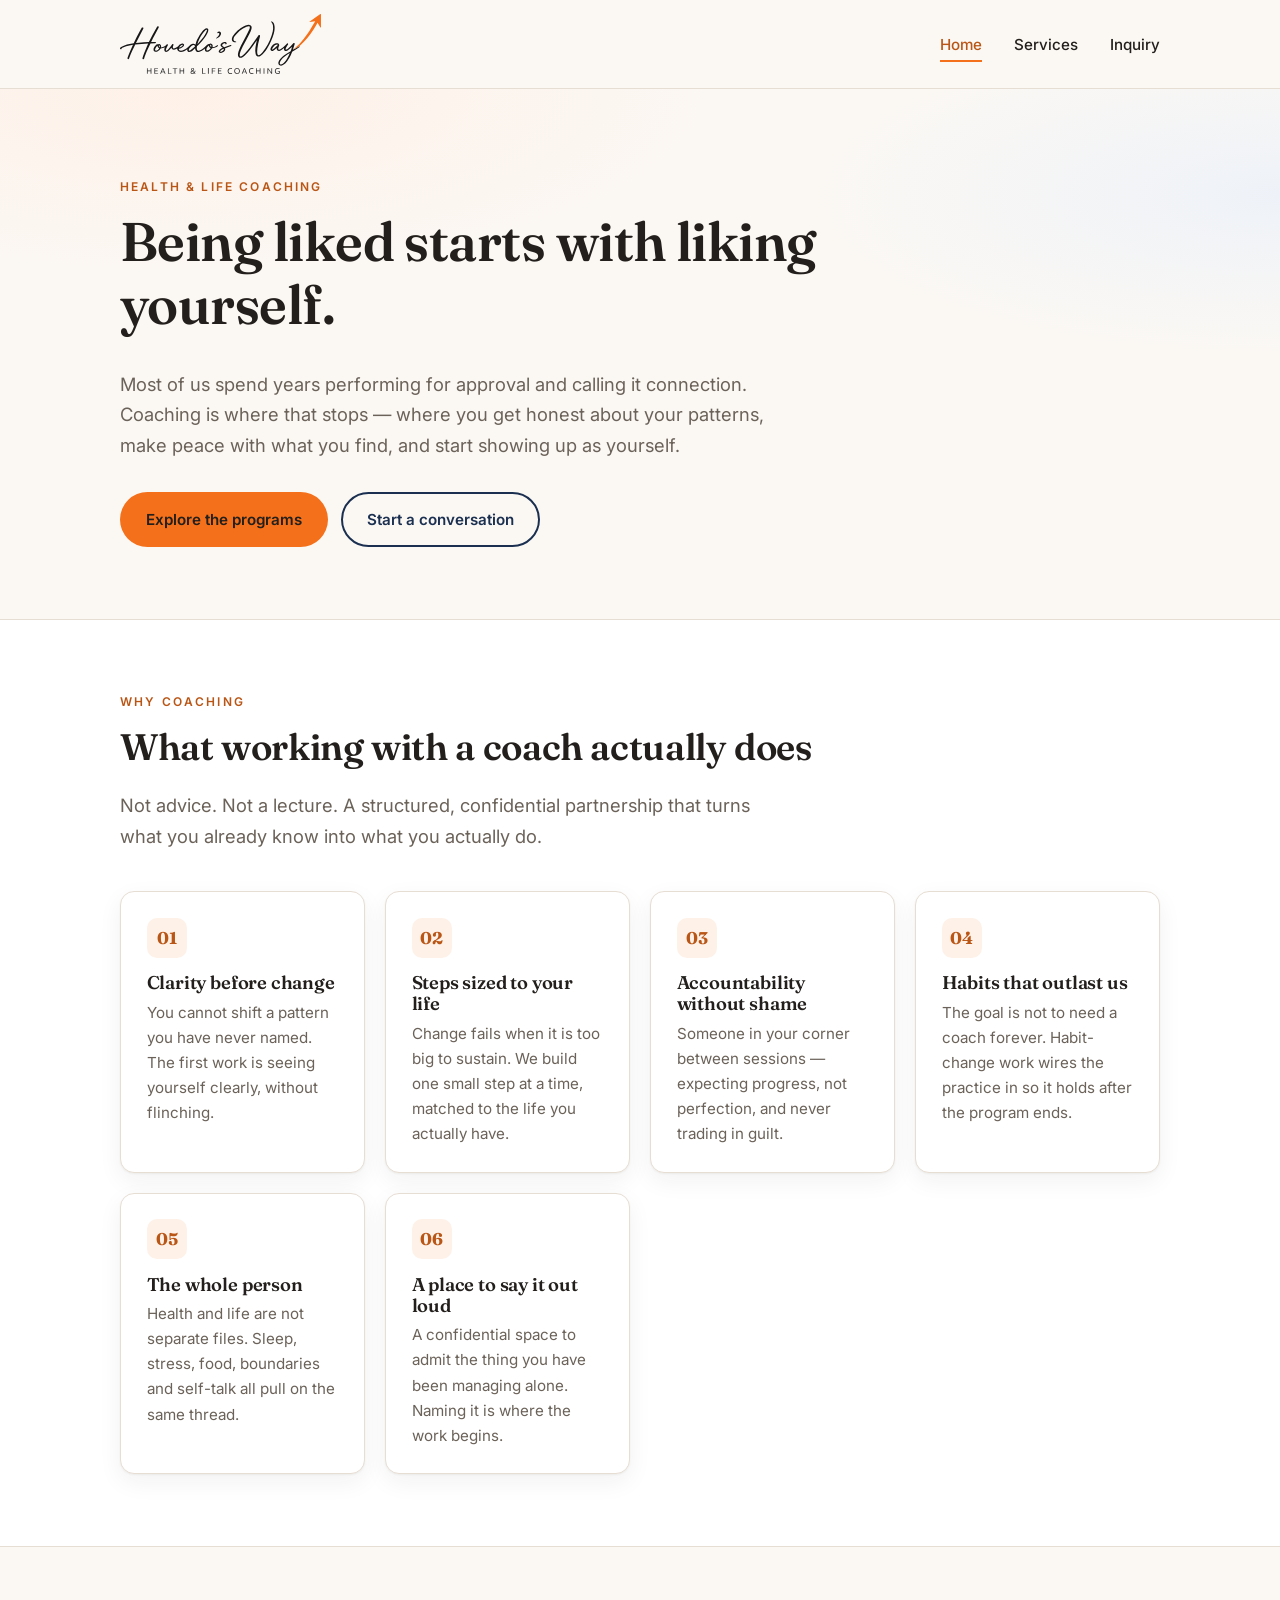
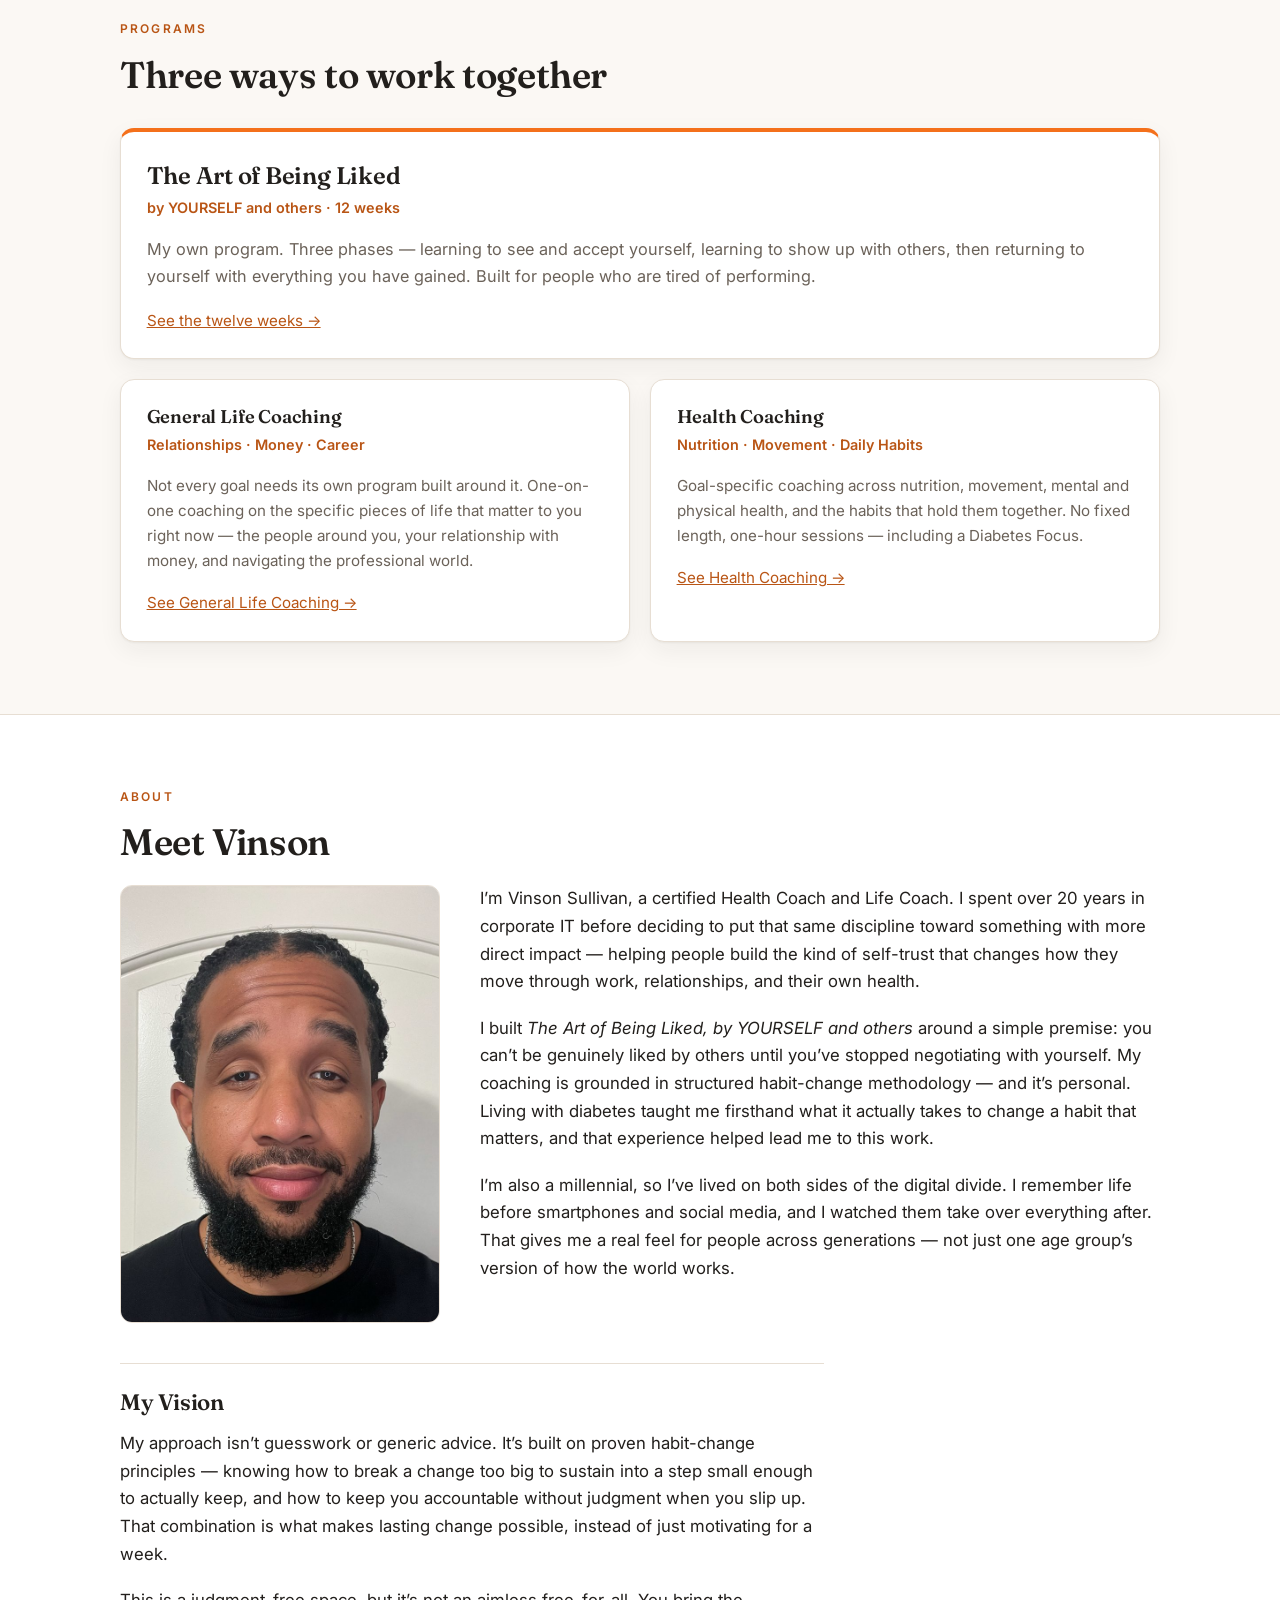
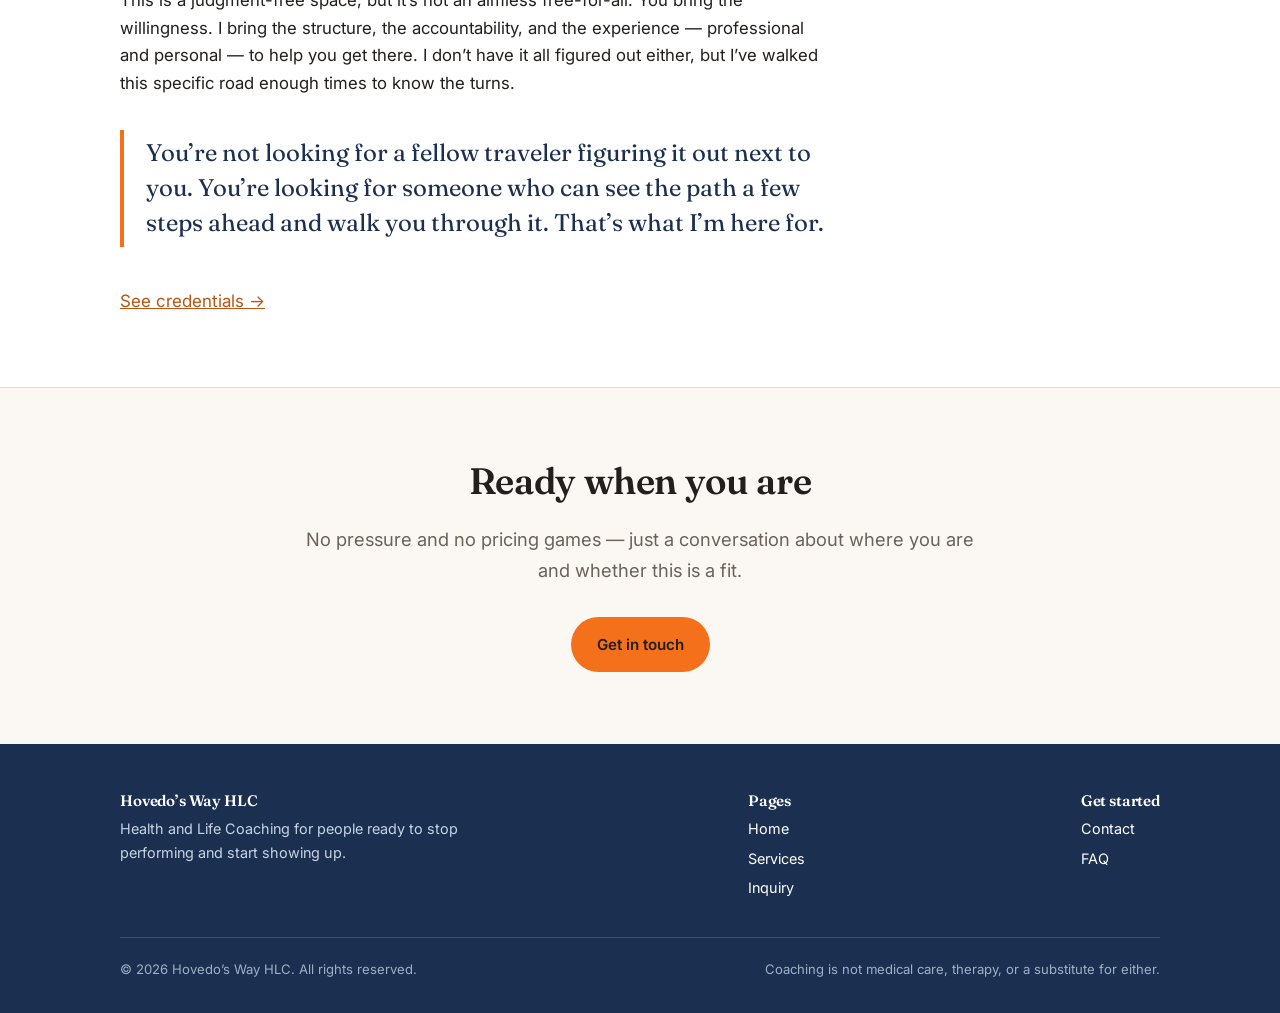
==== commit eb60ad21: "Add Vinson's headshot and lay the bio out in two columns Fills in the .bio-layout grid that style.cs" ====
--- a/public/index.html
+++ b/public/index.html
@@ -3,34 +3,246 @@
 <head>
   <meta charset="utf-8">
   <meta name="viewport" content="width=device-width, initial-scale=1">
-  <title>Hovedo&rsquo;s Way HLC &mdash; Coming Soon</title>
-  <meta name="description" content="Hovedo's Way Health and Life Coaching. Coming soon.">
-  <meta name="theme-color" content="#000000">
+  <title>Hovedo&rsquo;s Way &mdash; Health &amp; Life Coaching</title>
+  <meta name="description" content="Health and Life Coaching with Vinson Sullivan. The Art of Being Liked, General Life Coaching, and Health Coaching with a Diabetes Focus.">
+  <meta name="theme-color" content="#f4701b">
+  <link rel="preconnect" href="https://fonts.googleapis.com">
+  <link rel="preconnect" href="https://fonts.gstatic.com" crossorigin>
+  <link href="https://fonts.googleapis.com/css2?family=Fraunces:opsz,wght@9..144,500;9..144,600;9..144,700&family=Inter:wght@400;500;600&display=swap" rel="stylesheet">
   <link rel="icon" type="image/png" href="assets/mark.png">
   <link rel="stylesheet" href="style.css">
 </head>
 <body>
-  <canvas id="rain" aria-hidden="true"></canvas>
-  <div class="scanlines" aria-hidden="true"></div>
-  <div class="vignette" aria-hidden="true"></div>
-
-  <div class="shell">
-    <header>
-      <p class="prompt">hlc.hovedosway.com</p>
-    </header>
-
-    <main>
-      <h1 class="brandmark">
-        <img src="assets/logo-light.png" alt="Hovedo&rsquo;s Way &mdash; Health &amp; Life Coaching">
-      </h1>
-      <p class="soon">Coming Soon<span class="cursor" aria-hidden="true">&#9608;</span></p>
-    </main>
-
-    <footer>
-      <p>&copy; <span id="year"></span> Hovedo&rsquo;s Way HLC</p>
-      <p class="build">build: v4</p>
-    </footer>
-  </div>
+
+  <header class="site-header">
+    <div class="wrap">
+      <a class="logo" href="index.html">
+        <img src="assets/logo.svg" alt="Hovedo&rsquo;s Way Health &amp; Life Coaching">
+      </a>
+      <button class="nav-toggle" aria-expanded="false" aria-controls="site-nav">Menu</button>
+      <nav class="site-nav" id="site-nav">
+        <ul>
+          <li><a href="index.html" aria-current="page">Home</a></li>
+          <li><a href="services.html">Services</a></li>
+          <li><a href="inquiry.html">Inquiry</a></li>
+        </ul>
+      </nav>
+    </div>
+  </header>
+
+  <main>
+
+    <section class="hero">
+      <div class="wrap">
+        <p class="eyebrow">Health &amp; Life Coaching</p>
+        <h1>Being liked starts with liking yourself.</h1>
+        <p class="lede">
+          Most of us spend years performing for approval and calling it connection.
+          Coaching is where that stops &mdash; where you get honest about your patterns,
+          make peace with what you find, and start showing up as yourself.
+        </p>
+        <div class="btn-row">
+          <a class="btn btn-primary" href="services.html">Explore the programs</a>
+          <a class="btn btn-secondary" href="inquiry.html">Start a conversation</a>
+        </div>
+      </div>
+    </section>
+
+    <section class="alt">
+      <div class="wrap">
+        <p class="eyebrow">Why coaching</p>
+        <h2>What working with a coach actually does</h2>
+        <p class="lede" style="margin-bottom:2.5rem">
+          Not advice. Not a lecture. A structured, confidential partnership that turns
+          what you already know into what you actually do.
+        </p>
+
+        <div class="grid grid-3">
+          <article class="card benefit">
+            <div class="icon">01</div>
+            <h3>Clarity before change</h3>
+            <p>You cannot shift a pattern you have never named. The first work is seeing yourself clearly, without flinching.</p>
+          </article>
+          <article class="card benefit">
+            <div class="icon">02</div>
+            <h3>Steps sized to your life</h3>
+            <p>Change fails when it is too big to sustain. We build one small step at a time, matched to the life you actually have.</p>
+          </article>
+          <article class="card benefit">
+            <div class="icon">03</div>
+            <h3>Accountability without shame</h3>
+            <p>Someone in your corner between sessions &mdash; expecting progress, not perfection, and never trading in guilt.</p>
+          </article>
+          <article class="card benefit">
+            <div class="icon">04</div>
+            <h3>Habits that outlast us</h3>
+            <p>The goal is not to need a coach forever. Habit-change work wires the practice in so it holds after the program ends.</p>
+          </article>
+          <article class="card benefit">
+            <div class="icon">05</div>
+            <h3>The whole person</h3>
+            <p>Health and life are not separate files. Sleep, stress, food, boundaries and self-talk all pull on the same thread.</p>
+          </article>
+          <article class="card benefit">
+            <div class="icon">06</div>
+            <h3>A place to say it out loud</h3>
+            <p>A confidential space to admit the thing you have been managing alone. Naming it is where the work begins.</p>
+          </article>
+        </div>
+      </div>
+    </section>
+
+    <section>
+      <div class="wrap">
+        <p class="eyebrow">Programs</p>
+        <h2>Three ways to work together</h2>
+
+        <article class="card card-feature" style="margin-top:2rem">
+          <h3>The Art of Being Liked</h3>
+          <p style="color:var(--brand-deep);font-weight:600;font-size:.9rem">by YOURSELF and others &middot; 12 weeks</p>
+          <p>
+            My own program. Three phases &mdash; learning to see and accept yourself,
+            learning to show up with others, then returning to yourself with everything
+            you have gained. Built for people who are tired of performing.
+          </p>
+          <p><a href="services.html#art-of-being-liked">See the twelve weeks &rarr;</a></p>
+        </article>
+
+        <div class="grid grid-2" style="margin-top:1.25rem">
+          <article class="card">
+            <h3>General Life Coaching</h3>
+            <p style="color:var(--brand-deep);font-weight:600;font-size:.9rem">Relationships &middot; Money &middot; Career</p>
+            <p>
+              Not every goal needs its own program built around it. One-on-one coaching on
+              the specific pieces of life that matter to you right now &mdash; the people
+              around you, your relationship with money, and navigating the professional
+              world.
+            </p>
+            <p><a href="services.html#general-life-coaching">See General Life Coaching &rarr;</a></p>
+          </article>
+
+          <article class="card">
+            <h3>Health Coaching</h3>
+            <p style="color:var(--brand-deep);font-weight:600;font-size:.9rem">Nutrition &middot; Movement &middot; Daily Habits</p>
+            <p>
+              Goal-specific coaching across nutrition, movement, mental and physical
+              health, and the habits that hold them together. No fixed length, one-hour
+              sessions &mdash; including a Diabetes Focus.
+            </p>
+            <p><a href="services.html#health-coaching">See Health Coaching &rarr;</a></p>
+          </article>
+        </div>
+      </div>
+    </section>
+
+    <section class="alt" id="about">
+      <div class="wrap">
+        <p class="eyebrow">About</p>
+        <h2>Meet Vinson</h2>
+
+        <div class="bio-layout">
+          <img class="bio-photo" src="assets/vinson-headshot.jpg"
+               width="720" height="987" loading="lazy" decoding="async"
+               alt="Vinson Sullivan">
+
+          <div class="bio">
+          <p>
+            I&rsquo;m Vinson Sullivan, a certified Health Coach and Life Coach. I spent over
+            20 years in corporate IT before deciding to put that same discipline toward
+            something with more direct impact &mdash; helping people build the kind of
+            self-trust that changes how they move through work, relationships, and their
+            own health.
+          </p>
+          <p>
+            I built <em>The Art of Being Liked, by YOURSELF and others</em> around a simple
+            premise: you can&rsquo;t be genuinely liked by others until you&rsquo;ve stopped
+            negotiating with yourself. My coaching is grounded in structured habit-change
+            methodology &mdash; and it&rsquo;s personal. Living with diabetes taught me
+            firsthand what it actually takes to change a habit that matters, and that
+            experience helped lead me to this work.
+          </p>
+          <p>
+            I&rsquo;m also a millennial, so I&rsquo;ve lived on both sides of the digital
+            divide. I remember life before smartphones and social media, and I watched them
+            take over everything after. That gives me a real feel for people across
+            generations &mdash; not just one age group&rsquo;s version of how the world works.
+          </p>
+          </div>
+        </div>
+
+        <h3 class="bio-heading">My Vision</h3>
+
+        <div class="bio">
+          <p>
+            My approach isn&rsquo;t guesswork or generic advice. It&rsquo;s built on proven
+            habit-change principles &mdash; knowing how to break a change too big to sustain
+            into a step small enough to actually keep, and how to keep you accountable
+            without judgment when you slip up. That combination is what makes lasting change
+            possible, instead of just motivating for a week.
+          </p>
+          <p>
+            This is a judgment-free space, but it&rsquo;s not an aimless free-for-all. You
+            bring the willingness. I bring the structure, the accountability, and the
+            experience &mdash; professional and personal &mdash; to help you get there. I
+            don&rsquo;t have it all figured out either, but I&rsquo;ve walked this specific
+            road enough times to know the turns.
+          </p>
+        </div>
+
+        <blockquote class="pull" style="margin-top:2rem">
+          You&rsquo;re not looking for a fellow traveler figuring it out next to you.
+          You&rsquo;re looking for someone who can see the path a few steps ahead and walk
+          you through it. That&rsquo;s what I&rsquo;m here for.
+        </blockquote>
+
+        <p><a href="services.html#credentials">See credentials &rarr;</a></p>
+      </div>
+    </section>
+
+    <section>
+      <div class="wrap" style="text-align:center">
+        <h2>Ready when you are</h2>
+        <p class="lede" style="margin:0 auto 2rem">
+          No pressure and no pricing games &mdash; just a conversation about where you are
+          and whether this is a fit.
+        </p>
+        <div class="btn-row" style="justify-content:center">
+          <a class="btn btn-primary" href="inquiry.html">Get in touch</a>
+        </div>
+      </div>
+    </section>
+
+  </main>
+
+  <footer class="site-footer">
+    <div class="wrap">
+      <div class="cols">
+        <div>
+          <h4>Hovedo&rsquo;s Way HLC</h4>
+          <p style="max-width:22rem">Health and Life Coaching for people ready to stop performing and start showing up.</p>
+        </div>
+        <div>
+          <h4>Pages</h4>
+          <ul>
+            <li><a href="index.html">Home</a></li>
+            <li><a href="services.html">Services</a></li>
+            <li><a href="inquiry.html">Inquiry</a></li>
+          </ul>
+        </div>
+        <div>
+          <h4>Get started</h4>
+          <ul>
+            <li><a href="inquiry.html">Contact</a></li>
+            <li><a href="inquiry.html#faq">FAQ</a></li>
+          </ul>
+        </div>
+      </div>
+      <div class="legal">
+        <span>&copy; <span id="year"></span> Hovedo&rsquo;s Way HLC. All rights reserved.</span>
+        <span>Coaching is not medical care, therapy, or a substitute for either.</span>
+      </div>
+    </div>
+  </footer>
 
   <script src="script.js"></script>
 </body>
--- a/public/style.css
+++ b/public/style.css
@@ -1,141 +1,549 @@
+/* ==========================================================================
+   Hovedo's Way HLC - design system
+   Brand orange #f4701b - vivid Goku-gi orange, same hue family as the
+   original Illustrator #cd5d17 but far more saturated.
+   Fonts are a PROPOSAL (Fraunces + Inter) - easy to swap.
+   ========================================================================== */
+
 :root {
-  --orange: #ff7a18;
-  --orange-bright: #ffb066;
-  --orange-pale: #ffe0c2;
-  --orange-dim: #b2530f;
-  --bg: #000000;
+  --brand: #f4701b;          /* identity: logo arrow, rules, borders */
+  --brand-deep: #b95515;     /* links + eyebrows, 4.5:1 on page bg */
+  --brand-hover: #e26410;    /* button hover, one notch deeper */
+  --brand-solid: #be5715;    /* reserved: brand hue deep enough for white text */
+  --brand-tint: #fef1e8;
+
+  --navy: #1b3050;
+  --navy-soft: #2f4a70;
+  --navy-tint: #eef2f8;
+
+  --bg: #fbf8f4;
+  --surface: #ffffff;
+  --ink: #221f1c;
+  --muted: #6b6259;
+  --rule: #e7ded3;
+
+  --wrap: 68rem;
+  --radius: 14px;
+  --shadow: 0 1px 2px rgba(34, 31, 28, .05), 0 8px 24px rgba(34, 31, 28, .06);
+
+  --font-display: "Fraunces", Georgia, "Times New Roman", serif;
+  --font-body: "Inter", system-ui, -apple-system, "Segoe UI", sans-serif;
 }
 
 * { box-sizing: border-box; }
 
-html, body { height: 100%; }
+html { scroll-behavior: smooth; }
 
 body {
   margin: 0;
   background: var(--bg);
-  color: var(--orange);
-  font-family: ui-monospace, "Cascadia Mono", Consolas, "Courier New", monospace;
-  overflow-x: hidden;
-}
-
-/* --- Backdrop layers ------------------------------------------------ */
-
-#rain {
-  position: fixed;
-  inset: 0;
+  color: var(--ink);
+  font-family: var(--font-body);
+  font-size: 17px;
+  line-height: 1.65;
+  -webkit-font-smoothing: antialiased;
+}
+
+h1, h2, h3, h4 {
+  font-family: var(--font-display);
+  font-weight: 600;
+  line-height: 1.15;
+  margin: 0 0 .6em;
+  letter-spacing: -0.01em;
+}
+
+h1 { font-size: clamp(2.1rem, 5vw, 3.4rem); }
+h2 { font-size: clamp(1.6rem, 3.4vw, 2.3rem); }
+h3 { font-size: 1.15rem; }
+
+p { margin: 0 0 1.1em; }
+p:last-child { margin-bottom: 0; }
+
+a { color: var(--brand-deep); }
+a:hover { color: var(--brand); }
+
+.wrap {
+  width: 100%;
+  max-width: var(--wrap);
+  margin: 0 auto;
+  padding: 0 1.5rem;
+}
+
+.lede {
+  font-size: 1.15rem;
+  color: var(--muted);
+  max-width: 42rem;
+}
+
+.eyebrow {
+  font-size: .75rem;
+  font-weight: 600;
+  letter-spacing: .18em;
+  text-transform: uppercase;
+  color: var(--brand-deep);
+  margin: 0 0 .9rem;
+}
+
+/* --- Header / nav ---------------------------------------------------- */
+
+.site-header {
+  position: sticky;
+  top: 0;
+  z-index: 50;
+  background: rgba(251, 248, 244, .92);
+  backdrop-filter: blur(8px);
+  border-bottom: 1px solid var(--rule);
+}
+
+.site-header .wrap {
+  display: flex;
+  align-items: center;
+  justify-content: space-between;
+  gap: 1rem;
+  min-height: 88px;
+  position: relative;
+}
+
+.logo img {
   display: block;
-  z-index: 0;
-}
-
-.scanlines {
-  position: fixed;
-  inset: 0;
-  z-index: 2;
-  pointer-events: none;
-  opacity: 0.45;
-  background: repeating-linear-gradient(
-    to bottom,
-    rgba(0, 0, 0, 0) 0 2px,
-    rgba(0, 0, 0, 0.35) 2px 4px
-  );
-}
-
-.vignette {
-  position: fixed;
-  inset: 0;
-  z-index: 2;
-  pointer-events: none;
-  background: radial-gradient(
-    ellipse at center,
-    rgba(0, 0, 0, 0) 30%,
-    rgba(0, 0, 0, 0.88) 100%
-  );
-}
-
-/* --- Content -------------------------------------------------------- */
-
-.shell {
-  position: relative;
-  z-index: 3;
-  min-height: 100vh;
-  min-height: 100dvh;
+  height: clamp(48px, 5.2vw, 60px);
+  width: auto;
+}
+
+.nav-toggle {
+  display: none;
+  background: none;
+  border: 1px solid var(--rule);
+  border-radius: 8px;
+  padding: .5rem .7rem;
+  font: inherit;
+  font-size: .9rem;
+  cursor: pointer;
+  color: var(--ink);
+}
+
+.site-nav ul {
   display: flex;
-  flex-direction: column;
-  padding: 1.25rem;
-  text-align: center;
-}
-
-header { text-align: left; }
-
-.prompt {
+  gap: 2rem;
+  list-style: none;
   margin: 0;
-  font-size: 0.75rem;
-  letter-spacing: 0.18em;
-  color: var(--orange-dim);
+  padding: 0;
+}
+
+.site-nav a {
+  color: var(--ink);
+  text-decoration: none;
+  font-size: .95rem;
+  font-weight: 500;
+  padding: .35rem 0;
+  border-bottom: 2px solid transparent;
+}
+
+.site-nav a:hover { color: var(--brand-deep); }
+.site-nav a[aria-current="page"] {
+  color: var(--brand-deep);
+  border-bottom-color: var(--brand);
+}
+
+@media (max-width: 720px) {
+  .nav-toggle { display: block; }
+  .site-nav {
+    display: none;
+    position: absolute;
+    top: 100%;
+    left: 0;
+    right: 0;
+    background: var(--surface);
+    border-bottom: 1px solid var(--rule);
+    box-shadow: var(--shadow);
+  }
+  .site-nav.open { display: block; }
+  .site-nav ul { flex-direction: column; gap: 0; padding: .5rem 1.5rem 1rem; }
+  .site-nav li { border-top: 1px solid var(--rule); }
+  .site-nav li:first-child { border-top: none; }
+  .site-nav a { display: block; padding: .85rem 0; border-bottom: none; }
+}
+
+/* --- Sections -------------------------------------------------------- */
+
+section { padding: 4.5rem 0; }
+section.tight { padding: 3rem 0; }
+section.alt { background: var(--surface); border-block: 1px solid var(--rule); }
+
+.hero {
+  padding: 5.5rem 0 4.5rem;
+  background:
+    radial-gradient(ellipse 70% 60% at 15% 0%, var(--brand-tint) 0%, transparent 65%),
+    radial-gradient(ellipse 60% 50% at 100% 20%, var(--navy-tint) 0%, transparent 60%);
+}
+
+.hero h1 { max-width: 20ch; }
+.hero .lede { margin-bottom: 2rem; }
+
+/* --- Buttons --------------------------------------------------------- */
+
+.btn {
+  display: inline-block;
+  padding: .8rem 1.5rem;
+  border-radius: 999px;
+  font-weight: 600;
+  font-size: .95rem;
+  text-decoration: none;
+  border: 2px solid transparent;
+  cursor: pointer;
+  transition: background-color .15s, color .15s, border-color .15s;
+}
+
+/* Dark ink on the full-strength brand orange reads at 5.6:1 - better than
+   white on a deepened orange (4.6:1), and it keeps the colour vivid. */
+.btn-primary { background: var(--brand); color: var(--ink); }
+.btn-primary:hover { background: var(--brand-hover); color: var(--ink); }
+
+.btn-secondary { border-color: var(--navy); color: var(--navy); background: transparent; }
+.btn-secondary:hover { background: var(--navy); color: #fff; }
+
+.btn-row { display: flex; flex-wrap: wrap; gap: .8rem; }
+
+/* --- Cards / grids --------------------------------------------------- */
+
+.grid { display: grid; gap: 1.25rem; }
+.grid-2 { grid-template-columns: repeat(auto-fit, minmax(19rem, 1fr)); }
+.grid-3 { grid-template-columns: repeat(auto-fit, minmax(15rem, 1fr)); }
+
+.card {
+  background: var(--surface);
+  border: 1px solid var(--rule);
+  border-radius: var(--radius);
+  padding: 1.6rem;
+  box-shadow: var(--shadow);
+}
+
+.card h3 { margin-bottom: .4rem; }
+.card p { color: var(--muted); font-size: .95rem; }
+
+/* The flagship programme: same card, given rank by a brand rule and a
+   larger heading, so it leads without shouting. */
+.card-feature {
+  border-top: 4px solid var(--brand);
+  padding-top: 1.9rem;
+}
+
+.card-feature h3 { font-size: 1.5rem; }
+.card-feature > p:nth-of-type(2) { font-size: 1.02rem; }
+
+.benefit .icon {
+  width: 40px; height: 40px;
+  display: grid; place-items: center;
+  border-radius: 10px;
+  background: var(--brand-tint);
+  color: var(--brand-deep);
+  font-family: var(--font-display);
+  font-weight: 700;
+  margin-bottom: .9rem;
+}
+
+/* --- Program phases -------------------------------------------------- */
+
+.phase { margin-bottom: 3rem; }
+
+.phase-head {
+  border-left: 4px solid var(--brand);
+  padding-left: 1.1rem;
+  margin-bottom: 1.5rem;
+}
+
+.phase-head h3 {
+  font-size: 1.5rem;
+  margin-bottom: .25rem;
+}
+
+.phase-head .weeks {
+  font-size: .8rem;
+  letter-spacing: .12em;
   text-transform: uppercase;
-}
-
-.prompt::before {
-  content: "> ";
-  color: var(--orange);
-}
-
-main {
-  flex: 1;
+  color: var(--brand-deep);
+  font-weight: 600;
+}
+
+.week {
+  background: var(--surface);
+  border: 1px solid var(--rule);
+  border-radius: var(--radius);
+  padding: 1.3rem 1.4rem;
+}
+
+.week .num {
+  font-family: var(--font-display);
+  font-size: .8rem;
+  font-weight: 700;
+  letter-spacing: .1em;
+  text-transform: uppercase;
+  color: var(--brand);
+  display: block;
+  margin-bottom: .3rem;
+}
+
+.week h4 { font-size: 1.05rem; margin-bottom: .45rem; }
+.week p { font-size: .92rem; color: var(--muted); margin: 0; }
+
+/* --- Bio -------------------------------------------------------------
+   Single column for now. When a headshot arrives, .bio-layout can wrap
+   this in a two-column grid without touching the copy. */
+
+.bio {
+  max-width: 44rem;
+}
+
+.bio p {
+  font-size: 1.05rem;
+}
+
+/* Two-column bio: headshot beside the opening paragraphs. Stacks to a
+   single column on narrow screens, photo first. */
+
+.bio-layout {
+  display: grid;
+  grid-template-columns: minmax(0, 320px) minmax(0, 1fr);
+  gap: 2.5rem;
+  align-items: start;
+}
+
+.bio-photo {
+  display: block;
+  width: 100%;
+  height: auto;
+  border-radius: 12px;
+  border: 1px solid var(--rule);
+}
+
+@media (max-width: 820px) {
+  .bio-layout {
+    grid-template-columns: 1fr;
+    gap: 1.75rem;
+  }
+  .bio-photo { max-width: 260px; }
+}
+
+.bio-heading {
+  font-size: 1.4rem;
+  margin: 2.5rem 0 .9rem;
+  padding-top: 1.6rem;
+  border-top: 1px solid var(--rule);
+  max-width: 44rem;
+}
+
+/* --- Specialty callout (a focus nested inside an offering) ----------- */
+
+.specialty {
+  margin-top: 2.5rem;
+  padding: 1.8rem 2rem;
+  background: var(--brand-tint);
+  border: 1px solid #fcd4bb;
+  border-left: 5px solid var(--brand);
+  border-radius: var(--radius);
+}
+
+.specialty h3 {
+  font-size: 1.35rem;
+  margin-bottom: .5rem;
+}
+
+.specialty p {
+  margin: 0;
+  color: #5d2b0a;
+  max-width: 46rem;
+}
+
+/* --- Pull quote ------------------------------------------------------ */
+
+.pull {
+  border-left: 4px solid var(--brand);
+  padding: .4rem 0 .4rem 1.4rem;
+  margin: 0 0 2.5rem;
+  font-family: var(--font-display);
+  font-size: clamp(1.15rem, 2.4vw, 1.5rem);
+  line-height: 1.45;
+  color: var(--navy);
+  max-width: 46rem;
+}
+
+/* --- Credentials ----------------------------------------------------- */
+
+.cert {
   display: flex;
-  flex-direction: column;
   align-items: center;
-  justify-content: center;
+  gap: 1rem;
+  background: var(--surface);
+  border: 1px solid var(--rule);
+  border-radius: var(--radius);
+  padding: 1.2rem 1.4rem;
+  text-decoration: none;
+  color: inherit;
+  box-shadow: var(--shadow);
+}
+
+.cert:hover { border-color: var(--brand); }
+.cert .seal {
+  flex: none;
+  width: 46px; height: 46px;
+  display: grid; place-items: center;
+  border-radius: 50%;
+  background: var(--brand-tint);
+  color: var(--brand-deep);
+  font-size: 1.2rem;
+}
+.cert strong { display: block; font-size: 1rem; }
+.cert span { font-size: .85rem; color: var(--muted); }
+
+/* --- FAQ ------------------------------------------------------------- */
+
+.faq details {
+  background: var(--surface);
+  border: 1px solid var(--rule);
+  border-radius: var(--radius);
+  padding: 1.05rem 1.3rem;
+  margin-bottom: .7rem;
+}
+
+.faq summary {
+  cursor: pointer;
+  font-weight: 600;
+  font-size: 1rem;
+  list-style: none;
+  display: flex;
+  justify-content: space-between;
+  gap: 1rem;
+  align-items: center;
+}
+
+.faq summary::-webkit-details-marker { display: none; }
+.faq summary::after {
+  content: "+";
+  color: var(--brand);
+  font-size: 1.4rem;
+  line-height: 1;
+  flex: none;
+}
+.faq details[open] summary::after { content: "\2212"; }
+.faq details[open] summary { margin-bottom: .7rem; }
+.faq details p { color: var(--muted); font-size: .95rem; }
+
+/* --- Form ------------------------------------------------------------ */
+
+.form-field { margin-bottom: 1.1rem; }
+.form-field label {
+  display: block;
+  font-size: .9rem;
+  font-weight: 600;
+  margin-bottom: .35rem;
+}
+.form-field input,
+.form-field select,
+.form-field textarea {
+  width: 100%;
+  padding: .7rem .85rem;
+  font: inherit;
+  font-size: .95rem;
+  color: var(--ink);
+  background: var(--surface);
+  border: 1px solid var(--rule);
+  border-radius: 10px;
+}
+.form-field input:focus,
+.form-field select:focus,
+.form-field textarea:focus {
+  outline: 2px solid var(--brand);
+  outline-offset: 1px;
+  border-color: var(--brand);
+}
+.form-note {
+  font-size: .85rem;
+  color: var(--muted);
+  background: var(--navy-tint);
+  border-radius: 10px;
+  padding: .8rem 1rem;
+  margin-bottom: 1.2rem;
+}
+
+/* Honeypot: off-screen for people, irresistible to bots. */
+.hp {
+  position: absolute !important;
+  width: 1px;
+  height: 1px;
+  padding: 0;
+  margin: -1px;
+  overflow: hidden;
+  clip: rect(0 0 0 0);
+  white-space: nowrap;
+  border: 0;
+}
+
+.form-status {
+  margin: 1rem 0 0;
+  font-size: .92rem;
+  min-height: 1.2em;
+}
+.form-status:empty { margin: 0; }
+.form-status.is-error { color: #a3341f; font-weight: 500; }
+.form-status.is-success {
+  color: #1d6b3f;
+  font-weight: 600;
+  background: #e8f5ec;
+  border-radius: 10px;
+  padding: .8rem 1rem;
+}
+
+/* --- Draft callout (remove before launch) ---------------------------- */
+
+.todo {
+  border: 1px dashed var(--brand);
+  background: var(--brand-tint);
+  border-radius: var(--radius);
+  padding: 1.1rem 1.3rem;
+  font-size: .9rem;
+  color: var(--brand-deep);
+}
+/* Only the leading label is a block; inline emphasis inside stays inline. */
+.todo > strong:first-child { display: block; margin-bottom: .3rem; letter-spacing: .04em; }
+.todo code {
+  background: rgba(144, 76, 8, .1);
+  padding: .1em .35em;
+  border-radius: 4px;
+  font-size: .92em;
+}
+
+/* --- Footer ---------------------------------------------------------- */
+
+.site-footer {
+  background: var(--navy);
+  color: #c8d3e4;
+  padding: 3rem 0 2rem;
+  font-size: .9rem;
+}
+.site-footer a { color: #fff; text-decoration: none; }
+.site-footer a:hover { text-decoration: underline; }
+.site-footer .cols {
+  display: flex;
+  flex-wrap: wrap;
   gap: 2rem;
-  padding: 2rem 0;
-}
-
-h1 { margin: 0; }
-
-.brandmark {
-  margin: 0;
-  line-height: 0;
-}
-
-.brandmark img {
-  width: min(78vw, 30rem);
-  height: auto;
-  /* Orange bloom so the mark sits in the same key as the rain behind it. */
-  filter:
-    drop-shadow(0 0 14px rgba(255, 122, 24, .55))
-    drop-shadow(0 0 42px rgba(255, 122, 24, .3));
-}
-
-.soon {
-  margin: 0;
-  font-size: clamp(0.95rem, 3vw, 1.5rem);
-  letter-spacing: 0.3em;
-  text-transform: uppercase;
-  color: var(--orange-bright);
-  text-shadow: 0 0 14px rgba(255, 176, 102, 0.75);
-}
-
-.cursor {
-  display: inline-block;
-  margin-left: 0.15em;
-  animation: blink 1.1s step-end infinite;
-}
-
-@keyframes blink {
-  0%, 100% { opacity: 1; }
-  50% { opacity: 0; }
-}
-
-footer {
-  color: var(--orange-dim);
-  font-size: 0.7rem;
-  letter-spacing: 0.14em;
-}
-
-footer p { margin: 0.2rem 0; }
-
-/* --- Accessibility -------------------------------------------------- */
+  justify-content: space-between;
+  margin-bottom: 2rem;
+}
+.site-footer h4 { color: #fff; font-size: .95rem; margin-bottom: .5rem; }
+.site-footer ul { list-style: none; margin: 0; padding: 0; }
+.site-footer li { margin-bottom: .35rem; }
+.site-footer .legal {
+  border-top: 1px solid rgba(255, 255, 255, .15);
+  padding-top: 1.3rem;
+  display: flex;
+  flex-wrap: wrap;
+  gap: .5rem 1.5rem;
+  justify-content: space-between;
+  font-size: .82rem;
+  color: #9fb0c6;
+}
 
 @media (prefers-reduced-motion: reduce) {
-  .cursor { animation: none; }
-}
+  html { scroll-behavior: auto; }
+  * { transition: none !important; }
+}
